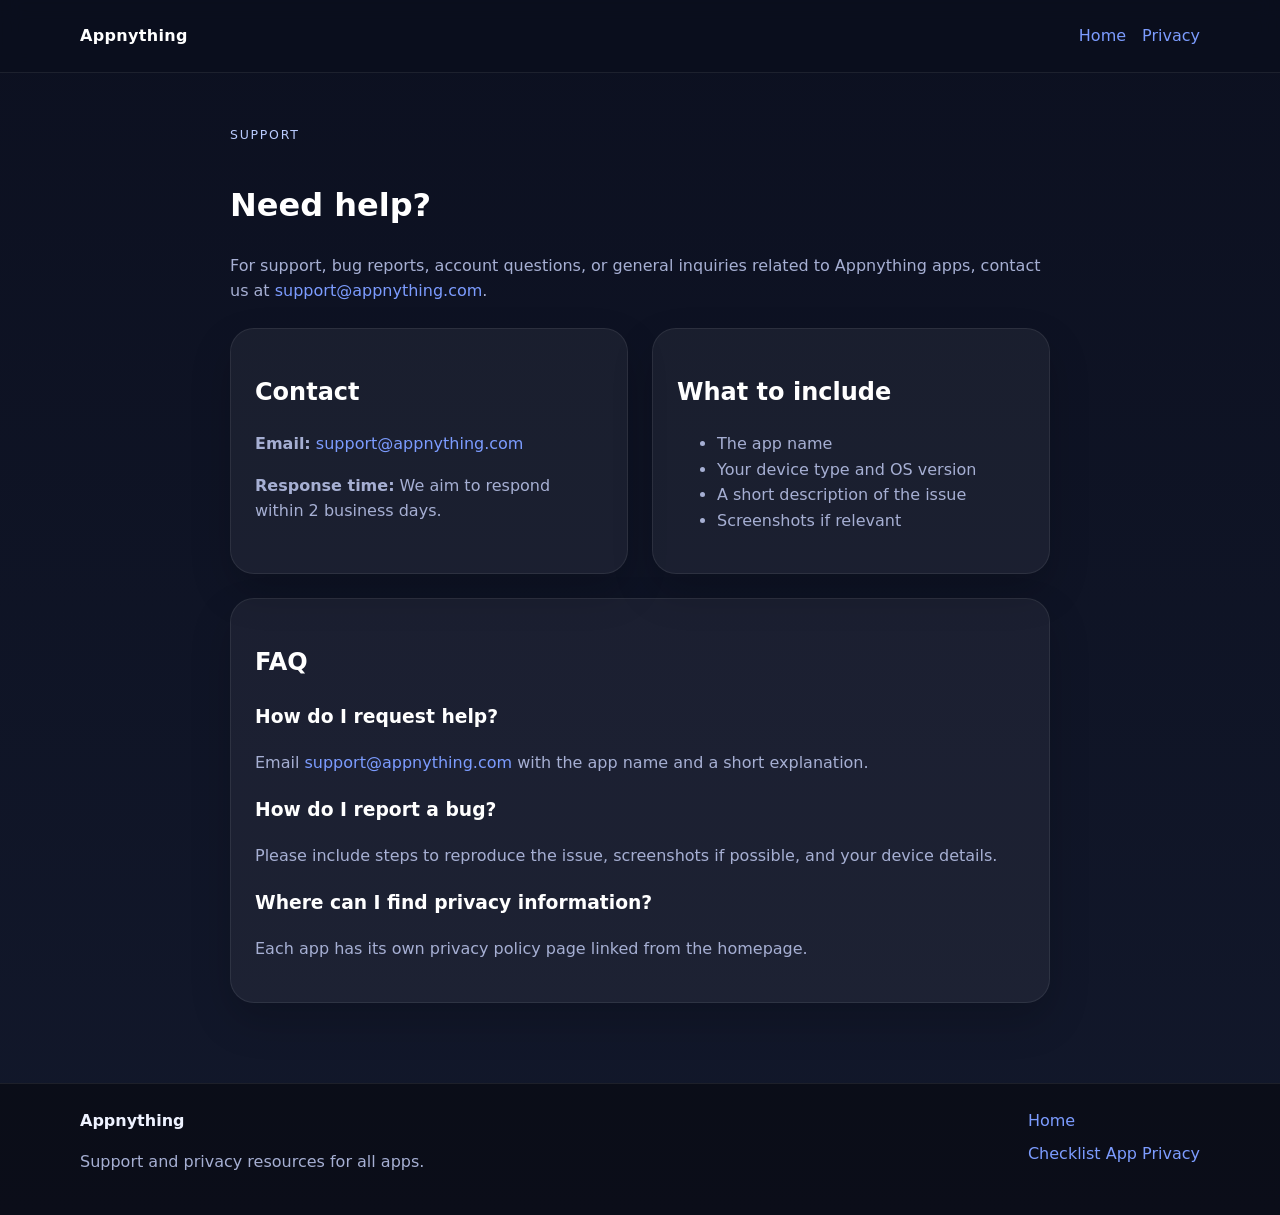
==== support/index.html @ a30a909e "Add files via upload" ====
<!DOCTYPE html>
<html lang="en">
<head>
  <meta charset="UTF-8" />
  <meta name="viewport" content="width=device-width, initial-scale=1.0" />
  <title>Support | Appnything</title>
  <meta name="description" content="Support information for Appnything apps." />
  <link rel="stylesheet" href="../assets/styles.css" />
</head>
<body>
  <header class="site-header">
    <div class="wrap nav">
      <a class="brand" href="/">Appnything</a>
      <nav>
        <a href="/">Home</a>
        <a href="/checklist-app/privacy/">Privacy</a>
      </nav>
    </div>
  </header>

  <main class="wrap page narrow">
    <span class="eyebrow">Support</span>
    <h1>Need help?</h1>
    <p>
      For support, bug reports, account questions, or general inquiries related to Appnything apps,
      contact us at <a href="mailto:support@appnything.com">support@appnything.com</a>.
    </p>

    <div class="grid two gap-lg top-space">
      <section class="card">
        <h2>Contact</h2>
        <p><strong>Email:</strong> <a href="mailto:support@appnything.com">support@appnything.com</a></p>
        <p><strong>Response time:</strong> We aim to respond within 2 business days.</p>
      </section>

      <section class="card">
        <h2>What to include</h2>
        <ul>
          <li>The app name</li>
          <li>Your device type and OS version</li>
          <li>A short description of the issue</li>
          <li>Screenshots if relevant</li>
        </ul>
      </section>
    </div>

    <section class="card top-space">
      <h2>FAQ</h2>
      <h3>How do I request help?</h3>
      <p>Email <a href="mailto:support@appnything.com">support@appnything.com</a> with the app name and a short explanation.</p>

      <h3>How do I report a bug?</h3>
      <p>Please include steps to reproduce the issue, screenshots if possible, and your device details.</p>

      <h3>Where can I find privacy information?</h3>
      <p>Each app has its own privacy policy page linked from the homepage.</p>
    </section>
  </main>

  <footer class="site-footer">
    <div class="wrap footer-grid">
      <div>
        <strong>Appnything</strong>
        <p class="footer-text">Support and privacy resources for all apps.</p>
      </div>
      <div class="footer-links">
        <a href="/">Home</a>
        <a href="/checklist-app/privacy/">Checklist App Privacy</a>
      </div>
    </div>
  </footer>
</body>
</html>
---- assets/styles.css ----
:root {
  --bg: #0f1220;
  --surface: #171b2e;
  --surface-2: #ffffff;
  --text: #eef2ff;
  --text-dark: #1b2440;
  --muted: #a6afd3;
  --accent: #7c9cff;
  --accent-strong: #5c82ff;
  --border: rgba(255,255,255,0.08);
  --shadow: 0 18px 40px rgba(0, 0, 0, 0.18);
}

* { box-sizing: border-box; }
html { scroll-behavior: smooth; }
body {
  margin: 0;
  font-family: Inter, ui-sans-serif, system-ui, -apple-system, BlinkMacSystemFont, "Segoe UI", sans-serif;
  background: linear-gradient(180deg, #0c1020 0%, #12182b 100%);
  color: var(--text);
  line-height: 1.6;
}

a { color: var(--accent); text-decoration: none; }
a:hover { color: #a8bbff; }

.wrap {
  width: min(1120px, calc(100% - 2rem));
  margin: 0 auto;
}

.site-header {
  position: sticky;
  top: 0;
  z-index: 10;
  backdrop-filter: blur(10px);
  background: rgba(10, 14, 28, 0.72);
  border-bottom: 1px solid var(--border);
}

.nav {
  min-height: 72px;
  display: flex;
  align-items: center;
  justify-content: space-between;
  gap: 1rem;
}

.nav nav {
  display: flex;
  gap: 1rem;
  flex-wrap: wrap;
}

.brand {
  font-weight: 800;
  color: #fff;
  letter-spacing: 0.02em;
}

.hero {
  padding: 5rem 0 3rem;
  display: grid;
  grid-template-columns: 1.25fr 0.9fr;
  gap: 1.5rem;
  align-items: center;
}

.hero h1 {
  font-size: clamp(2.2rem, 5vw, 4.2rem);
  line-height: 1.05;
  margin: 0 0 1rem;
}

.hero p,
.footer-text,
.muted,
li,
p {
  color: var(--muted);
}

.eyebrow {
  display: inline-block;
  margin-bottom: 0.85rem;
  font-size: 0.78rem;
  text-transform: uppercase;
  letter-spacing: 0.14em;
  color: #baccff;
}

.section {
  padding: 1rem 0 4rem;
}

.section-heading h2,
.page h1,
.card h2,
.card h3,
.legal h2,
.legal h3 {
  color: #fff;
}

.card {
  background: rgba(255,255,255,0.05);
  border: 1px solid var(--border);
  border-radius: 24px;
  box-shadow: var(--shadow);
  padding: 1.5rem;
}

.hero-card {
  min-height: 100%;
}

.clean-list {
  list-style: none;
  padding: 0;
  margin: 1rem 0 0;
}

.clean-list li {
  padding: 0.75rem 0;
  border-top: 1px solid var(--border);
}

.button {
  display: inline-flex;
  align-items: center;
  justify-content: center;
  min-height: 46px;
  padding: 0 1rem;
  border-radius: 999px;
  border: 1px solid rgba(255,255,255,0.15);
  color: #fff;
}

.button.primary {
  background: linear-gradient(135deg, var(--accent), var(--accent-strong));
  border-color: transparent;
}

.hero-actions {
  display: flex;
  gap: 0.75rem;
  flex-wrap: wrap;
  margin-top: 1.5rem;
}

.grid {
  display: grid;
}

.grid.two {
  grid-template-columns: repeat(2, minmax(0, 1fr));
}

.gap-lg {
  gap: 1.5rem;
}

.app-card {
  display: flex;
  flex-direction: column;
  justify-content: space-between;
  gap: 1rem;
}

.stack-links {
  display: flex;
  flex-direction: column;
  gap: 0.5rem;
}

.muted-card {
  opacity: 0.92;
}

.page {
  padding: 3rem 0 5rem;
}

.narrow {
  max-width: 820px;
}

.legal p,
.legal li {
  color: #d8def7;
}

.legal ul {
  padding-left: 1.2rem;
}

.notice {
  margin-top: 2rem;
  padding: 1rem 1.1rem;
  border-radius: 18px;
  background: rgba(124,156,255,0.12);
  border: 1px solid rgba(124,156,255,0.25);
  color: #dfe7ff;
}

.top-space {
  margin-top: 1.5rem;
}

.site-footer {
  border-top: 1px solid var(--border);
  background: rgba(9, 11, 20, 0.8);
}

.footer-grid {
  display: flex;
  align-items: flex-start;
  justify-content: space-between;
  gap: 1rem;
  padding: 1.5rem 0;
}

.footer-links {
  display: flex;
  flex-direction: column;
  gap: 0.5rem;
}

@media (max-width: 820px) {
  .hero,
  .grid.two,
  .footer-grid {
    grid-template-columns: 1fr;
    display: grid;
  }

  .footer-grid {
    gap: 1.25rem;
  }

  .nav {
    align-items: flex-start;
    padding: 1rem 0;
    flex-direction: column;
  }
}
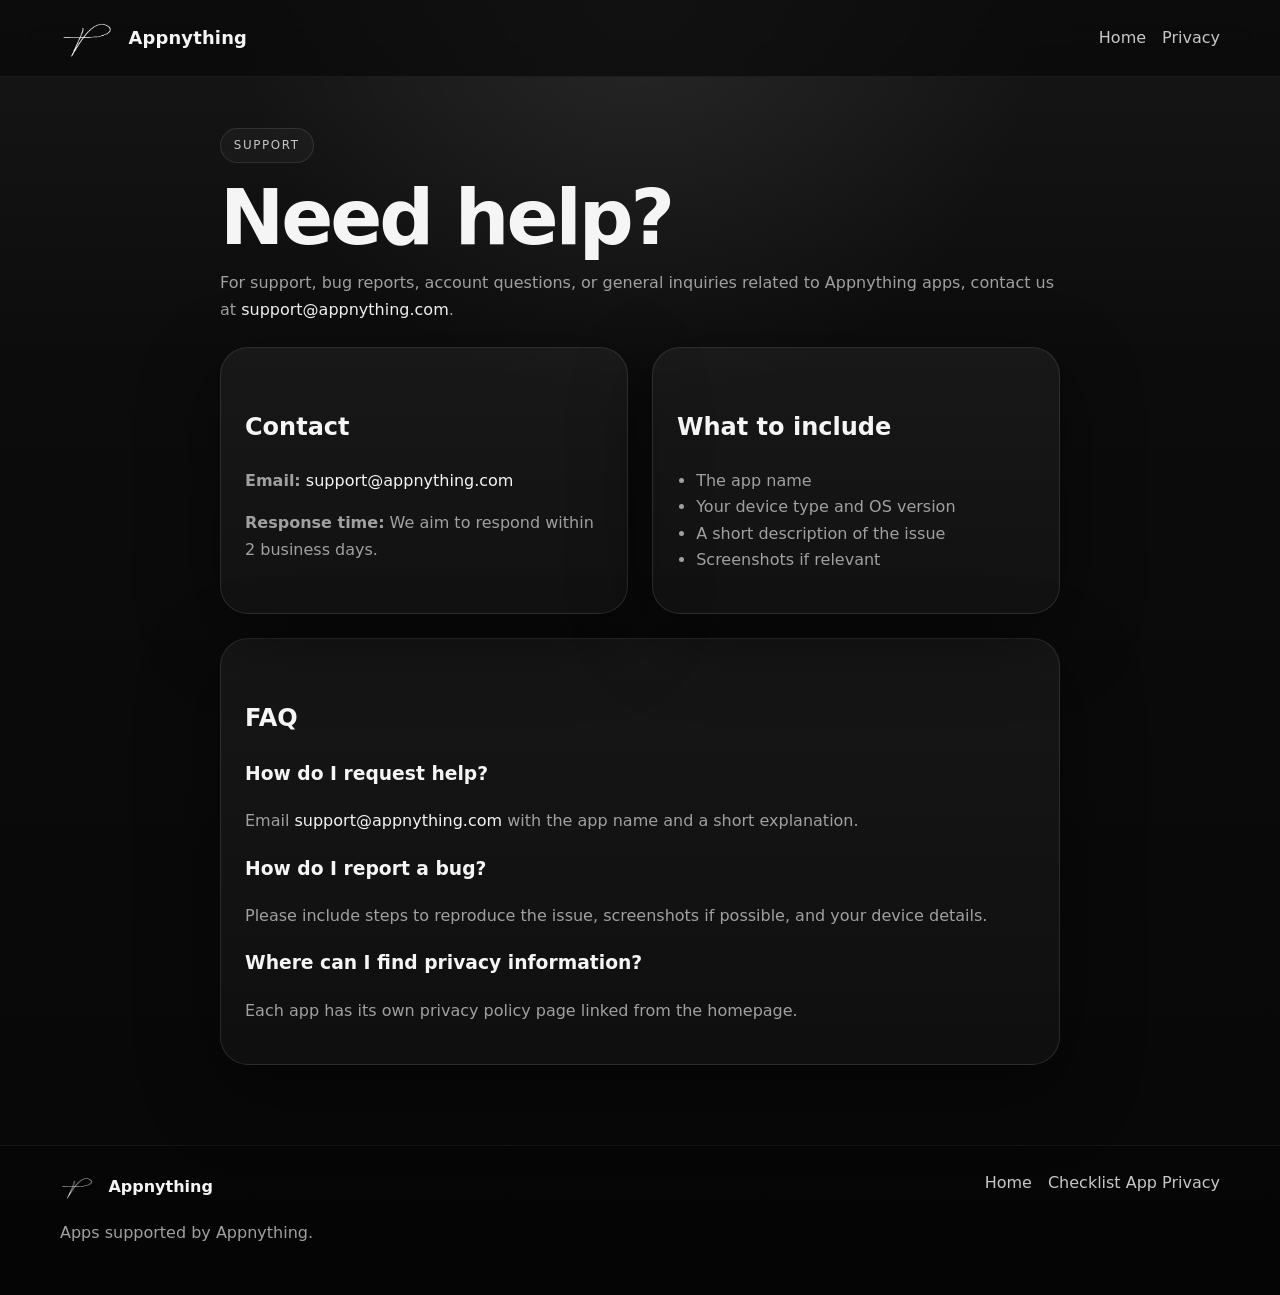
==== commit ac52ae36: "Add files via upload" ====
--- a/support/index.html
+++ b/support/index.html
@@ -4,13 +4,16 @@
   <meta charset="UTF-8" />
   <meta name="viewport" content="width=device-width, initial-scale=1.0" />
   <title>Support | Appnything</title>
-  <meta name="description" content="Support information for Appnything apps." />
+  <meta name="description" content="Support information for apps under Appnything." />
   <link rel="stylesheet" href="../assets/styles.css" />
 </head>
 <body>
   <header class="site-header">
     <div class="wrap nav">
-      <a class="brand" href="/">Appnything</a>
+      <a class="brand" href="/">
+        <img class="brand-mark" src="/assets/appnything-logo-white.png" alt="Appnything logo" />
+        <span class="brand-wordmark">Appnything</span>
+      </a>
       <nav>
         <a href="/">Home</a>
         <a href="/checklist-app/privacy/">Privacy</a>
@@ -26,7 +29,7 @@
       contact us at <a href="mailto:support@appnything.com">support@appnything.com</a>.
     </p>
 
-    <div class="grid two gap-lg top-space">
+    <div class="support-grid top-space">
       <section class="card">
         <h2>Contact</h2>
         <p><strong>Email:</strong> <a href="mailto:support@appnything.com">support@appnything.com</a></p>
@@ -60,8 +63,11 @@
   <footer class="site-footer">
     <div class="wrap footer-grid">
       <div>
-        <strong>Appnything</strong>
-        <p class="footer-text">Support and privacy resources for all apps.</p>
+        <div class="footer-brand">
+          <img class="footer-mark" src="/assets/appnything-logo-white.png" alt="Appnything logo" />
+          <strong>Appnything</strong>
+        </div>
+        <p class="footer-text">Apps supported by Appnything.</p>
       </div>
       <div class="footer-links">
         <a href="/">Home</a>
--- a/assets/styles.css
+++ b/assets/styles.css
@@ -1,14 +1,15 @@
 :root {
-  --bg: #0f1220;
-  --surface: #171b2e;
-  --surface-2: #ffffff;
-  --text: #eef2ff;
-  --text-dark: #1b2440;
-  --muted: #a6afd3;
-  --accent: #7c9cff;
-  --accent-strong: #5c82ff;
-  --border: rgba(255,255,255,0.08);
-  --shadow: 0 18px 40px rgba(0, 0, 0, 0.18);
+  --bg: #090909;
+  --bg-soft: #101010;
+  --surface: rgba(255,255,255,0.04);
+  --surface-strong: rgba(255,255,255,0.06);
+  --text: #f5f5f5;
+  --muted: #a0a0a0;
+  --muted-strong: #c7c7c7;
+  --border: rgba(255,255,255,0.10);
+  --shadow: 0 24px 80px rgba(0,0,0,0.45);
+  --radius: 28px;
+  --max: 1160px;
 }
 
 * { box-sizing: border-box; }
@@ -16,136 +17,206 @@
 body {
   margin: 0;
   font-family: Inter, ui-sans-serif, system-ui, -apple-system, BlinkMacSystemFont, "Segoe UI", sans-serif;
-  background: linear-gradient(180deg, #0c1020 0%, #12182b 100%);
-  color: var(--text);
-  line-height: 1.6;
-}
-
-a { color: var(--accent); text-decoration: none; }
-a:hover { color: #a8bbff; }
+  color: var(--text);
+  background:
+    radial-gradient(circle at top, rgba(255,255,255,0.08), transparent 28%),
+    linear-gradient(180deg, #171717 0%, #0c0c0c 28%, #070707 100%);
+  line-height: 1.65;
+}
+
+a {
+  color: var(--text);
+  text-decoration: none;
+}
+
+a:hover { opacity: 0.82; }
+
+img { max-width: 100%; display: block; }
 
 .wrap {
-  width: min(1120px, calc(100% - 2rem));
+  width: min(var(--max), calc(100% - 2rem));
   margin: 0 auto;
 }
 
 .site-header {
   position: sticky;
   top: 0;
-  z-index: 10;
-  backdrop-filter: blur(10px);
-  background: rgba(10, 14, 28, 0.72);
-  border-bottom: 1px solid var(--border);
+  z-index: 20;
+  backdrop-filter: blur(16px);
+  background: rgba(8,8,8,0.68);
+  border-bottom: 1px solid rgba(255,255,255,0.06);
 }
 
 .nav {
-  min-height: 72px;
+  min-height: 76px;
   display: flex;
   align-items: center;
   justify-content: space-between;
   gap: 1rem;
 }
 
-.nav nav {
+.brand {
+  display: inline-flex;
+  align-items: center;
+  gap: 0.9rem;
+  color: var(--text);
+}
+
+.brand-mark {
+  width: 54px;
+  height: 54px;
+  object-fit: contain;
+}
+
+.brand-wordmark {
+  font-size: 1.12rem;
+  font-weight: 600;
+  letter-spacing: 0.01em;
+}
+
+.nav nav,
+.footer-links {
   display: flex;
   gap: 1rem;
   flex-wrap: wrap;
 }
 
-.brand {
-  font-weight: 800;
-  color: #fff;
-  letter-spacing: 0.02em;
+.nav nav a,
+.footer-links a {
+  color: var(--muted-strong);
 }
 
 .hero {
-  padding: 5rem 0 3rem;
-  display: grid;
-  grid-template-columns: 1.25fr 0.9fr;
+  padding: 5.5rem 0 3rem;
+  display: grid;
+  grid-template-columns: 1.25fr 0.95fr;
   gap: 1.5rem;
-  align-items: center;
-}
-
-.hero h1 {
-  font-size: clamp(2.2rem, 5vw, 4.2rem);
-  line-height: 1.05;
-  margin: 0 0 1rem;
+  align-items: stretch;
+}
+
+.eyebrow {
+  display: inline-flex;
+  align-items: center;
+  gap: 0.4rem;
+  padding: 0.42rem 0.8rem;
+  border-radius: 999px;
+  border: 1px solid rgba(255,255,255,0.1);
+  background: rgba(255,255,255,0.03);
+  color: var(--muted-strong);
+  font-size: 0.74rem;
+  letter-spacing: 0.14em;
+  text-transform: uppercase;
+}
+
+.hero h1,
+.page h1 {
+  margin: 1.1rem 0 1rem;
+  font-size: clamp(2.8rem, 6vw, 5.4rem);
+  line-height: 0.96;
+  letter-spacing: -0.04em;
 }
 
 .hero p,
 .footer-text,
-.muted,
-li,
-p {
+.page p,
+.page li,
+.card p,
+.card li,
+.muted {
   color: var(--muted);
 }
 
-.eyebrow {
-  display: inline-block;
-  margin-bottom: 0.85rem;
-  font-size: 0.78rem;
-  text-transform: uppercase;
-  letter-spacing: 0.14em;
-  color: #baccff;
-}
-
-.section {
-  padding: 1rem 0 4rem;
-}
-
-.section-heading h2,
-.page h1,
+.hero-copy p {
+  max-width: 620px;
+  font-size: 1.05rem;
+}
+
+.hero-actions {
+  display: flex;
+  gap: 0.8rem;
+  flex-wrap: wrap;
+  margin-top: 1.7rem;
+}
+
+.button {
+  display: inline-flex;
+  align-items: center;
+  justify-content: center;
+  min-height: 50px;
+  padding: 0 1rem;
+  border-radius: 999px;
+  border: 1px solid rgba(255,255,255,0.12);
+  background: rgba(255,255,255,0.02);
+  color: var(--text);
+  transition: transform 0.18s ease, background 0.18s ease, border-color 0.18s ease;
+}
+
+.button:hover {
+  transform: translateY(-1px);
+  background: rgba(255,255,255,0.05);
+}
+
+.button.primary {
+  background: linear-gradient(180deg, rgba(255,255,255,0.18), rgba(255,255,255,0.07));
+  border-color: rgba(255,255,255,0.18);
+}
+
+.card {
+  background: linear-gradient(180deg, rgba(255,255,255,0.05), rgba(255,255,255,0.03));
+  border: 1px solid var(--border);
+  border-radius: var(--radius);
+  box-shadow: var(--shadow);
+  padding: 1.5rem;
+}
+
+.hero-card {
+  min-height: 100%;
+  display: flex;
+  flex-direction: column;
+  justify-content: space-between;
+}
+
+.hero-panel {
+  display: grid;
+  gap: 1rem;
+}
+
+.hero-panel-item {
+  padding: 1rem 1.05rem;
+  border-radius: 22px;
+  background: rgba(255,255,255,0.03);
+  border: 1px solid rgba(255,255,255,0.06);
+}
+
+.hero-panel-item strong,
 .card h2,
 .card h3,
-.legal h2,
-.legal h3 {
-  color: #fff;
-}
-
-.card {
-  background: rgba(255,255,255,0.05);
-  border: 1px solid var(--border);
-  border-radius: 24px;
-  box-shadow: var(--shadow);
-  padding: 1.5rem;
-}
-
-.hero-card {
-  min-height: 100%;
-}
-
-.clean-list {
-  list-style: none;
-  padding: 0;
-  margin: 1rem 0 0;
-}
-
-.clean-list li {
-  padding: 0.75rem 0;
-  border-top: 1px solid var(--border);
-}
-
-.button {
-  display: inline-flex;
-  align-items: center;
-  justify-content: center;
-  min-height: 46px;
-  padding: 0 1rem;
-  border-radius: 999px;
-  border: 1px solid rgba(255,255,255,0.15);
-  color: #fff;
-}
-
-.button.primary {
-  background: linear-gradient(135deg, var(--accent), var(--accent-strong));
-  border-color: transparent;
-}
-
-.hero-actions {
-  display: flex;
-  gap: 0.75rem;
-  flex-wrap: wrap;
-  margin-top: 1.5rem;
+.section-heading h2,
+.page h2,
+.page h3,
+.footer-brand strong {
+  color: var(--text);
+}
+
+.hero-panel-item p,
+.hero-panel-item span {
+  display: block;
+  margin-top: 0.35rem;
+  color: var(--muted);
+}
+
+.section {
+  padding: 1.5rem 0 4.5rem;
+}
+
+.section-heading {
+  margin-bottom: 1rem;
+}
+
+.section-heading h2 {
+  margin: 0.9rem 0 0;
+  font-size: clamp(1.8rem, 3vw, 2.4rem);
+  letter-spacing: -0.03em;
 }
 
 .grid {
@@ -154,53 +225,99 @@
 
 .grid.two {
   grid-template-columns: repeat(2, minmax(0, 1fr));
-}
-
-.gap-lg {
   gap: 1.5rem;
 }
 
 .app-card {
   display: flex;
   flex-direction: column;
+  gap: 1.2rem;
+}
+
+.app-top {
+  display: flex;
+  align-items: center;
+  gap: 1rem;
+}
+
+.app-icon {
+  width: 64px;
+  height: 64px;
+  border-radius: 18px;
+  object-fit: cover;
+  border: 1px solid rgba(255,255,255,0.08);
+  box-shadow: 0 14px 32px rgba(0,0,0,0.35);
+}
+
+.app-icon.placeholder {
+  display: grid;
+  place-items: center;
+  background: rgba(255,255,255,0.03);
+  color: var(--muted-strong);
+  font-size: 1.4rem;
+  font-weight: 700;
+}
+
+.stack-links {
+  display: flex;
+  flex-direction: column;
+  gap: 0.7rem;
+}
+
+.inline-link {
+  display: inline-flex;
+  align-items: center;
   justify-content: space-between;
-  gap: 1rem;
-}
-
-.stack-links {
-  display: flex;
-  flex-direction: column;
-  gap: 0.5rem;
-}
-
-.muted-card {
-  opacity: 0.92;
+  gap: 0.8rem;
+  min-height: 48px;
+  padding: 0.8rem 1rem;
+  border-radius: 16px;
+  background: rgba(255,255,255,0.03);
+  border: 1px solid rgba(255,255,255,0.06);
+  color: var(--muted-strong);
+}
+
+.inline-link:hover {
+  background: rgba(255,255,255,0.05);
+}
+
+.status-pill {
+  display: inline-flex;
+  align-items: center;
+  min-height: 28px;
+  padding: 0 0.7rem;
+  border-radius: 999px;
+  background: rgba(255,255,255,0.06);
+  border: 1px solid rgba(255,255,255,0.08);
+  color: var(--muted-strong);
+  font-size: 0.76rem;
+  letter-spacing: 0.08em;
+  text-transform: uppercase;
 }
 
 .page {
-  padding: 3rem 0 5rem;
+  padding: 3.2rem 0 5rem;
 }
 
 .narrow {
-  max-width: 820px;
-}
-
-.legal p,
-.legal li {
-  color: #d8def7;
-}
-
-.legal ul {
+  max-width: 840px;
+}
+
+.page h2 {
+  margin-top: 2.25rem;
+}
+
+.page ul {
   padding-left: 1.2rem;
 }
 
 .notice {
   margin-top: 2rem;
   padding: 1rem 1.1rem;
-  border-radius: 18px;
-  background: rgba(124,156,255,0.12);
-  border: 1px solid rgba(124,156,255,0.25);
-  color: #dfe7ff;
+  border-radius: 20px;
+  background: rgba(255,255,255,0.04);
+  border: 1px solid rgba(255,255,255,0.08);
+  color: var(--muted-strong);
 }
 
 .top-space {
@@ -208,8 +325,8 @@
 }
 
 .site-footer {
-  border-top: 1px solid var(--border);
-  background: rgba(9, 11, 20, 0.8);
+  border-top: 1px solid rgba(255,255,255,0.06);
+  background: rgba(6,6,6,0.8);
 }
 
 .footer-grid {
@@ -217,30 +334,64 @@
   align-items: flex-start;
   justify-content: space-between;
   gap: 1rem;
-  padding: 1.5rem 0;
-}
-
-.footer-links {
-  display: flex;
-  flex-direction: column;
-  gap: 0.5rem;
-}
-
-@media (max-width: 820px) {
+  padding: 1.5rem 0 2rem;
+}
+
+.footer-brand {
+  display: flex;
+  align-items: center;
+  gap: 0.9rem;
+}
+
+.footer-mark {
+  width: 34px;
+  height: 34px;
+  object-fit: contain;
+}
+
+.kicker {
+  font-size: 0.92rem;
+  color: var(--muted);
+}
+
+.support-grid {
+  display: grid;
+  grid-template-columns: repeat(2, minmax(0, 1fr));
+  gap: 1.5rem;
+}
+
+@media (max-width: 860px) {
   .hero,
   .grid.two,
+  .support-grid {
+    grid-template-columns: 1fr;
+  }
+
+  .hero { padding-top: 4rem; }
+
+  .nav,
   .footer-grid {
-    grid-template-columns: 1fr;
-    display: grid;
-  }
-
-  .footer-grid {
-    gap: 1.25rem;
-  }
-
-  .nav {
+    flex-direction: column;
     align-items: flex-start;
-    padding: 1rem 0;
-    flex-direction: column;
-  }
-}
+  }
+}
+
+@media (max-width: 560px) {
+  .brand-wordmark {
+    font-size: 1rem;
+  }
+
+  .brand-mark {
+    width: 48px;
+    height: 48px;
+  }
+
+  .button {
+    width: 100%;
+  }
+
+  .hero h1,
+  .page h1 {
+    font-size: clamp(2.2rem, 11vw, 3.4rem);
+  }
+}
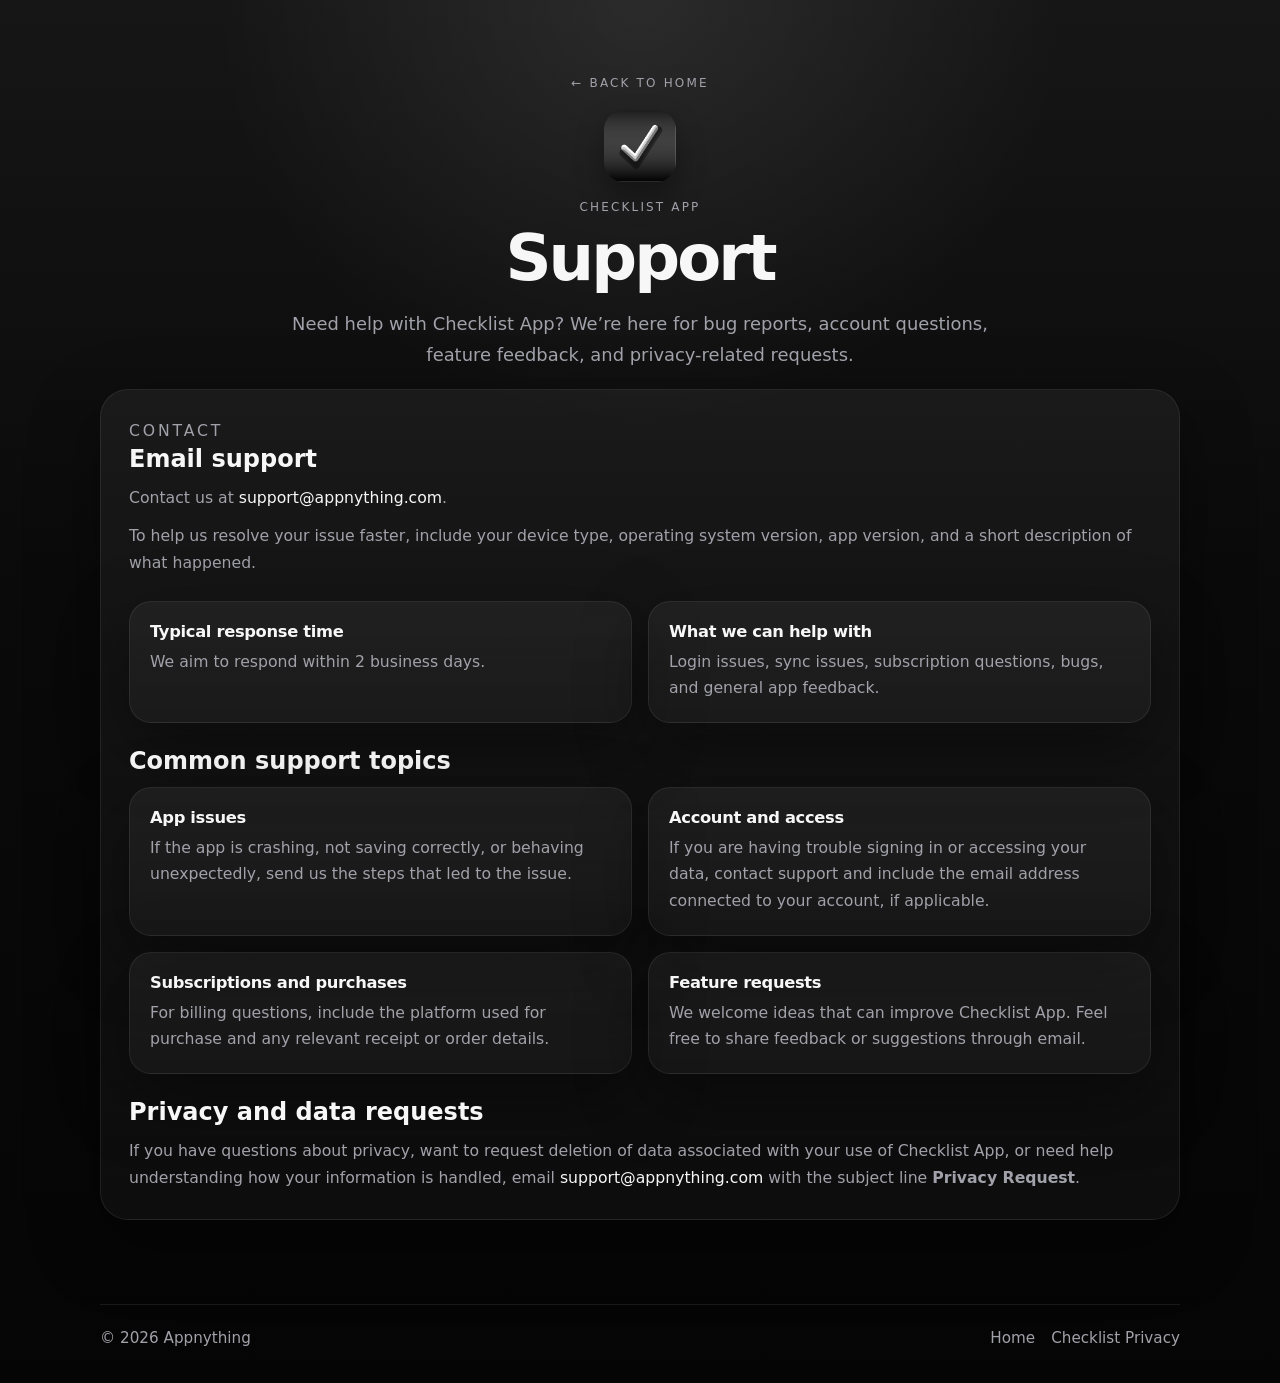
==== commit 5472f0c1: "Add files via upload" ====
--- a/support/index.html
+++ b/support/index.html
@@ -3,77 +3,105 @@
 <head>
   <meta charset="UTF-8" />
   <meta name="viewport" content="width=device-width, initial-scale=1.0" />
-  <title>Support | Appnything</title>
-  <meta name="description" content="Support information for apps under Appnything." />
+  <title>Checklist App Support | Appnything</title>
+  <meta
+    name="description"
+    content="Official support page for Checklist App by Appnything."
+  />
+  <link rel="icon" href="/favicon.ico" sizes="any" />
   <link rel="stylesheet" href="../assets/styles.css" />
 </head>
 <body>
-  <header class="site-header">
-    <div class="wrap nav">
-      <a class="brand" href="/">
-        <img class="brand-mark" src="/assets/appnything-logo-white.png" alt="Appnything logo" />
-        <span class="brand-wordmark">Appnything</span>
-      </a>
-      <nav>
-        <a href="/">Home</a>
-        <a href="/checklist-app/privacy/">Privacy</a>
-      </nav>
-    </div>
-  </header>
+  <div class="site-shell">
+    <header class="hero hero-subpage">
+      <div class="hero-inner narrow">
+        <a href="/" class="back-link">← Back to home</a>
+        <img
+          src="../assets/checklist-logo.png"
+          alt="Checklist App icon"
+          class="app-icon"
+          style="margin: 0 auto 18px; width: 72px; height: 72px; border-radius: 20px;"
+        />
+        <p class="eyebrow">Checklist App</p>
+        <h1>Support</h1>
+        <p class="hero-copy">
+          Need help with Checklist App? We’re here for bug reports, account questions,
+          feature feedback, and privacy-related requests.
+        </p>
+      </div>
+    </header>
 
-  <main class="wrap page narrow">
-    <span class="eyebrow">Support</span>
-    <h1>Need help?</h1>
-    <p>
-      For support, bug reports, account questions, or general inquiries related to Appnything apps,
-      contact us at <a href="mailto:support@appnything.com">support@appnything.com</a>.
-    </p>
+    <main class="content content-tight">
+      <section class="section narrow">
+        <article class="info-card stack-gap">
+          <div>
+            <p class="section-label">Contact</p>
+            <h2 style="margin: 0 0 12px;">Email support</h2>
+            <p class="body-copy">
+              Contact us at
+              <a href="mailto:support@appnything.com">support@appnything.com</a>.
+            </p>
+            <p class="body-copy" style="margin-top: 12px;">
+              To help us resolve your issue faster, include your device type, operating system version,
+              app version, and a short description of what happened.
+            </p>
+          </div>
 
-    <div class="support-grid top-space">
-      <section class="card">
-        <h2>Contact</h2>
-        <p><strong>Email:</strong> <a href="mailto:support@appnything.com">support@appnything.com</a></p>
-        <p><strong>Response time:</strong> We aim to respond within 2 business days.</p>
+          <div class="grid-two">
+            <div class="mini-card">
+              <h3>Typical response time</h3>
+              <p>We aim to respond within 2 business days.</p>
+            </div>
+            <div class="mini-card">
+              <h3>What we can help with</h3>
+              <p>Login issues, sync issues, subscription questions, bugs, and general app feedback.</p>
+            </div>
+          </div>
+
+          <div>
+            <h2 style="margin: 0 0 12px;">Common support topics</h2>
+            <div class="grid-two">
+              <div class="mini-card">
+                <h3>App issues</h3>
+                <p>If the app is crashing, not saving correctly, or behaving unexpectedly, send us the steps that led to the issue.</p>
+              </div>
+              <div class="mini-card">
+                <h3>Account and access</h3>
+                <p>If you are having trouble signing in or accessing your data, contact support and include the email address connected to your account, if applicable.</p>
+              </div>
+              <div class="mini-card">
+                <h3>Subscriptions and purchases</h3>
+                <p>For billing questions, include the platform used for purchase and any relevant receipt or order details.</p>
+              </div>
+              <div class="mini-card">
+                <h3>Feature requests</h3>
+                <p>We welcome ideas that can improve Checklist App. Feel free to share feedback or suggestions through email.</p>
+              </div>
+            </div>
+          </div>
+
+          <div>
+            <h2 style="margin: 0 0 12px;">Privacy and data requests</h2>
+            <p class="body-copy">
+              If you have questions about privacy, want to request deletion of data associated with your use
+              of Checklist App, or need help understanding how your information is handled, email
+              <a href="mailto:support@appnything.com">support@appnything.com</a> with the subject line
+              <strong>Privacy Request</strong>.
+            </p>
+          </div>
+        </article>
       </section>
+    </main>
 
-      <section class="card">
-        <h2>What to include</h2>
-        <ul>
-          <li>The app name</li>
-          <li>Your device type and OS version</li>
-          <li>A short description of the issue</li>
-          <li>Screenshots if relevant</li>
-        </ul>
-      </section>
-    </div>
-
-    <section class="card top-space">
-      <h2>FAQ</h2>
-      <h3>How do I request help?</h3>
-      <p>Email <a href="mailto:support@appnything.com">support@appnything.com</a> with the app name and a short explanation.</p>
-
-      <h3>How do I report a bug?</h3>
-      <p>Please include steps to reproduce the issue, screenshots if possible, and your device details.</p>
-
-      <h3>Where can I find privacy information?</h3>
-      <p>Each app has its own privacy policy page linked from the homepage.</p>
-    </section>
-  </main>
-
-  <footer class="site-footer">
-    <div class="wrap footer-grid">
-      <div>
-        <div class="footer-brand">
-          <img class="footer-mark" src="/assets/appnything-logo-white.png" alt="Appnything logo" />
-          <strong>Appnything</strong>
-        </div>
-        <p class="footer-text">Apps supported by Appnything.</p>
+    <footer class="footer">
+      <div class="footer-inner narrow">
+        <p>© 2026 Appnything</p>
+        <nav class="footer-nav">
+          <a href="/">Home</a>
+          <a href="/checklist-app/privacy/">Checklist Privacy</a>
+        </nav>
       </div>
-      <div class="footer-links">
-        <a href="/">Home</a>
-        <a href="/checklist-app/privacy/">Checklist App Privacy</a>
-      </div>
-    </div>
-  </footer>
+    </footer>
+  </div>
 </body>
 </html>
--- a/assets/styles.css
+++ b/assets/styles.css
@@ -1,15 +1,15 @@
 :root {
-  --bg: #090909;
+  --bg: #060606;
   --bg-soft: #101010;
-  --surface: rgba(255,255,255,0.04);
-  --surface-strong: rgba(255,255,255,0.06);
-  --text: #f5f5f5;
-  --muted: #a0a0a0;
-  --muted-strong: #c7c7c7;
-  --border: rgba(255,255,255,0.10);
-  --shadow: 0 24px 80px rgba(0,0,0,0.45);
-  --radius: 28px;
-  --max: 1160px;
+  --bg-soft-2: #141414;
+  --card: rgba(255, 255, 255, 0.045);
+  --card-strong: rgba(255, 255, 255, 0.065);
+  --card-hover: rgba(255, 255, 255, 0.075);
+  --text: #f7f7f7;
+  --muted: #a1a1aa;
+  --border: rgba(255, 255, 255, 0.08);
+  --border-strong: rgba(255, 255, 255, 0.16);
+  --shadow: 0 24px 70px rgba(0, 0, 0, 0.42);
 }
 
 * { box-sizing: border-box; }
@@ -19,379 +19,233 @@
   font-family: Inter, ui-sans-serif, system-ui, -apple-system, BlinkMacSystemFont, "Segoe UI", sans-serif;
   color: var(--text);
   background:
-    radial-gradient(circle at top, rgba(255,255,255,0.08), transparent 28%),
-    linear-gradient(180deg, #171717 0%, #0c0c0c 28%, #070707 100%);
-  line-height: 1.65;
-}
-
+    radial-gradient(circle at top center, rgba(255,255,255,0.09), transparent 28%),
+    linear-gradient(180deg, #161616 0%, #0a0a0a 42%, #050505 100%);
+}
+img { max-width: 100%; }
 a {
   color: var(--text);
   text-decoration: none;
-}
-
-a:hover { opacity: 0.82; }
-
-img { max-width: 100%; display: block; }
-
-.wrap {
-  width: min(var(--max), calc(100% - 2rem));
+  transition: opacity 0.18s ease, color 0.18s ease, border-color 0.18s ease, background 0.18s ease, transform 0.18s ease;
+}
+a:hover { opacity: 0.9; }
+.site-shell { min-height: 100vh; }
+.hero { padding: 72px 20px 26px; }
+.hero-home { padding-bottom: 34px; }
+.hero-subpage { padding-bottom: 18px; }
+.hero-inner {
+  max-width: 1040px;
   margin: 0 auto;
-}
-
-.site-header {
-  position: sticky;
-  top: 0;
-  z-index: 20;
-  backdrop-filter: blur(16px);
-  background: rgba(8,8,8,0.68);
-  border-bottom: 1px solid rgba(255,255,255,0.06);
-}
-
-.nav {
-  min-height: 76px;
-  display: flex;
-  align-items: center;
+  text-align: center;
+}
+.hero-inner-left { text-align: left; }
+.narrow { max-width: 860px; }
+.brand-logo {
+  display: block;
+  width: min(220px, 58vw);
+  height: auto;
+  margin: 0 auto 20px;
+}
+.eyebrow,
+.section-label,
+.back-link {
+  color: var(--muted);
+  letter-spacing: 0.18em;
+  text-transform: uppercase;
+  font-size: 12px;
+}
+.eyebrow { margin: 0 0 12px; }
+.back-link {
+  display: inline-block;
+  margin-bottom: 20px;
+}
+.back-link:hover { color: var(--text); opacity: 1; }
+.hero h1 {
+  margin: 0;
+  font-size: clamp(2.3rem, 5vw, 4.5rem);
+  line-height: 1.02;
+  letter-spacing: -0.045em;
+}
+.hero-copy {
+  max-width: 720px;
+  margin: 18px auto 0;
+  color: var(--muted);
+  font-size: clamp(1rem, 2vw, 1.12rem);
+  line-height: 1.72;
+}
+.hero-inner-left .hero-copy,
+.hero-inner-left .eyebrow { margin-left: 0; }
+.content { padding: 10px 20px 84px; }
+.content-tight { padding-top: 0; }
+.section {
+  max-width: 1080px;
+  margin: 0 auto;
+}
+.section-heading { margin-bottom: 24px; }
+.section-label { margin: 0 0 8px; }
+.section-heading h2 {
+  margin: 0;
+  font-size: clamp(1.65rem, 3vw, 2.35rem);
+  letter-spacing: -0.03em;
+}
+.apps-grid {
+  display: grid;
+  grid-template-columns: repeat(2, minmax(0, 1fr));
+  gap: 20px;
+}
+.app-card,
+.info-card,
+.mini-card {
+  border: 1px solid var(--border);
+  background: linear-gradient(180deg, rgba(255,255,255,0.05), rgba(255,255,255,0.03));
+  box-shadow: var(--shadow);
+}
+.app-card {
+  display: flex;
+  flex-direction: column;
   justify-content: space-between;
-  gap: 1rem;
-}
-
-.brand {
-  display: inline-flex;
-  align-items: center;
-  gap: 0.9rem;
-  color: var(--text);
-}
-
-.brand-mark {
-  width: 54px;
-  height: 54px;
-  object-fit: contain;
-}
-
-.brand-wordmark {
-  font-size: 1.12rem;
-  font-weight: 600;
-  letter-spacing: 0.01em;
-}
-
-.nav nav,
-.footer-links {
-  display: flex;
-  gap: 1rem;
+  min-height: 242px;
+  padding: 24px;
+  border-radius: 28px;
+  backdrop-filter: blur(10px);
+}
+.app-card:hover {
+  transform: translateY(-4px);
+  border-color: var(--border-strong);
+  background: var(--card-hover);
+}
+.app-card-top {
+  display: flex;
+  align-items: flex-start;
+  gap: 16px;
+}
+.app-icon {
+  width: 64px;
+  height: 64px;
+  flex: 0 0 64px;
+  object-fit: cover;
+  display: block;
+  border-radius: 18px;
+  overflow: hidden;
+  box-shadow: 0 14px 28px rgba(0,0,0,0.34);
+}
+.app-meta h3 {
+  margin: 3px 0 8px;
+  font-size: 1.28rem;
+  letter-spacing: -0.02em;
+}
+.app-meta p,
+.body-copy,
+.info-card p,
+.mini-card p {
+  margin: 0;
+  color: var(--muted);
+  line-height: 1.7;
+  font-size: 0.98rem;
+}
+.app-links {
+  display: flex;
   flex-wrap: wrap;
-}
-
-.nav nav a,
-.footer-links a {
-  color: var(--muted-strong);
-}
-
-.hero {
-  padding: 5.5rem 0 3rem;
-  display: grid;
-  grid-template-columns: 1.25fr 0.95fr;
-  gap: 1.5rem;
-  align-items: stretch;
-}
-
-.eyebrow {
-  display: inline-flex;
-  align-items: center;
-  gap: 0.4rem;
-  padding: 0.42rem 0.8rem;
-  border-radius: 999px;
-  border: 1px solid rgba(255,255,255,0.1);
-  background: rgba(255,255,255,0.03);
-  color: var(--muted-strong);
-  font-size: 0.74rem;
-  letter-spacing: 0.14em;
-  text-transform: uppercase;
-}
-
-.hero h1,
-.page h1 {
-  margin: 1.1rem 0 1rem;
-  font-size: clamp(2.8rem, 6vw, 5.4rem);
-  line-height: 0.96;
-  letter-spacing: -0.04em;
-}
-
-.hero p,
-.footer-text,
-.page p,
-.page li,
-.card p,
-.card li,
-.muted {
-  color: var(--muted);
-}
-
-.hero-copy p {
-  max-width: 620px;
-  font-size: 1.05rem;
-}
-
-.hero-actions {
-  display: flex;
-  gap: 0.8rem;
-  flex-wrap: wrap;
-  margin-top: 1.7rem;
-}
-
-.button {
+  gap: 12px;
+  margin-top: 28px;
+}
+.app-links a,
+.coming-soon-badge {
   display: inline-flex;
   align-items: center;
   justify-content: center;
-  min-height: 50px;
-  padding: 0 1rem;
+  min-height: 42px;
+  padding: 0 16px;
   border-radius: 999px;
-  border: 1px solid rgba(255,255,255,0.12);
-  background: rgba(255,255,255,0.02);
-  color: var(--text);
-  transition: transform 0.18s ease, background 0.18s ease, border-color 0.18s ease;
-}
-
-.button:hover {
+  border: 1px solid var(--border);
+  background: rgba(255,255,255,0.04);
+  font-size: 0.95rem;
+}
+.app-links a:hover {
+  opacity: 1;
   transform: translateY(-1px);
-  background: rgba(255,255,255,0.05);
-}
-
-.button.primary {
-  background: linear-gradient(180deg, rgba(255,255,255,0.18), rgba(255,255,255,0.07));
-  border-color: rgba(255,255,255,0.18);
-}
-
-.card {
-  background: linear-gradient(180deg, rgba(255,255,255,0.05), rgba(255,255,255,0.03));
-  border: 1px solid var(--border);
-  border-radius: var(--radius);
-  box-shadow: var(--shadow);
-  padding: 1.5rem;
-}
-
-.hero-card {
-  min-height: 100%;
-  display: flex;
-  flex-direction: column;
-  justify-content: space-between;
-}
-
-.hero-panel {
-  display: grid;
-  gap: 1rem;
-}
-
-.hero-panel-item {
-  padding: 1rem 1.05rem;
-  border-radius: 22px;
-  background: rgba(255,255,255,0.03);
-  border: 1px solid rgba(255,255,255,0.06);
-}
-
-.hero-panel-item strong,
-.card h2,
-.card h3,
-.section-heading h2,
-.page h2,
-.page h3,
-.footer-brand strong {
-  color: var(--text);
-}
-
-.hero-panel-item p,
-.hero-panel-item span {
-  display: block;
-  margin-top: 0.35rem;
-  color: var(--muted);
-}
-
-.section {
-  padding: 1.5rem 0 4.5rem;
-}
-
-.section-heading {
-  margin-bottom: 1rem;
-}
-
-.section-heading h2 {
-  margin: 0.9rem 0 0;
-  font-size: clamp(1.8rem, 3vw, 2.4rem);
-  letter-spacing: -0.03em;
-}
-
-.grid {
-  display: grid;
-}
-
-.grid.two {
-  grid-template-columns: repeat(2, minmax(0, 1fr));
-  gap: 1.5rem;
-}
-
-.app-card {
-  display: flex;
-  flex-direction: column;
-  gap: 1.2rem;
-}
-
-.app-top {
-  display: flex;
-  align-items: center;
-  gap: 1rem;
-}
-
-.app-icon {
+  border-color: var(--border-strong);
+  background: rgba(255,255,255,0.07);
+}
+.coming-soon-icon {
   width: 64px;
   height: 64px;
-  border-radius: 18px;
-  object-fit: cover;
-  border: 1px solid rgba(255,255,255,0.08);
-  box-shadow: 0 14px 32px rgba(0,0,0,0.35);
-}
-
-.app-icon.placeholder {
+  flex: 0 0 64px;
   display: grid;
   place-items: center;
-  background: rgba(255,255,255,0.03);
-  color: var(--muted-strong);
-  font-size: 1.4rem;
-  font-weight: 700;
-}
-
-.stack-links {
-  display: flex;
-  flex-direction: column;
-  gap: 0.7rem;
-}
-
-.inline-link {
-  display: inline-flex;
+  border-radius: 18px;
+  border: 1px solid var(--border);
+  background: rgba(255,255,255,0.035);
+  color: var(--muted);
+  font-size: 2rem;
+}
+.coming-soon-badge {
+  align-self: flex-start;
+  margin-top: 28px;
+  color: var(--muted);
+}
+.info-card {
+  border-radius: 28px;
+  padding: 28px;
+}
+.stack-gap > * + * { margin-top: 24px; }
+.grid-two {
+  display: grid;
+  grid-template-columns: repeat(2, minmax(0, 1fr));
+  gap: 16px;
+}
+.mini-card {
+  border-radius: 22px;
+  padding: 20px;
+}
+.mini-card h3 {
+  margin: 0 0 8px;
+  font-size: 1.02rem;
+  letter-spacing: -0.02em;
+}
+.legal-card h2 {
+  margin: 28px 0 10px;
+  font-size: 1.1rem;
+  letter-spacing: -0.02em;
+}
+.legal-card p + p { margin-top: 14px; }
+.footer { padding: 0 20px 36px; }
+.footer-inner {
+  max-width: 1080px;
+  margin: 0 auto;
+  padding-top: 24px;
+  border-top: 1px solid var(--border);
+  display: flex;
   align-items: center;
   justify-content: space-between;
-  gap: 0.8rem;
-  min-height: 48px;
-  padding: 0.8rem 1rem;
-  border-radius: 16px;
-  background: rgba(255,255,255,0.03);
-  border: 1px solid rgba(255,255,255,0.06);
-  color: var(--muted-strong);
-}
+  gap: 16px;
+}
+.footer-inner p {
+  margin: 0;
+  color: var(--muted);
+  font-size: 0.95rem;
+}
+.footer-nav {
+  display: flex;
+  flex-wrap: wrap;
+  gap: 16px;
+}
+.footer-nav a {
+  color: var(--muted);
+  font-size: 0.95rem;
+}
+.footer-nav a:hover { color: var(--text); opacity: 1; }
 
-.inline-link:hover {
-  background: rgba(255,255,255,0.05);
-}
-
-.status-pill {
-  display: inline-flex;
-  align-items: center;
-  min-height: 28px;
-  padding: 0 0.7rem;
-  border-radius: 999px;
-  background: rgba(255,255,255,0.06);
-  border: 1px solid rgba(255,255,255,0.08);
-  color: var(--muted-strong);
-  font-size: 0.76rem;
-  letter-spacing: 0.08em;
-  text-transform: uppercase;
-}
-
-.page {
-  padding: 3.2rem 0 5rem;
-}
-
-.narrow {
-  max-width: 840px;
-}
-
-.page h2 {
-  margin-top: 2.25rem;
-}
-
-.page ul {
-  padding-left: 1.2rem;
-}
-
-.notice {
-  margin-top: 2rem;
-  padding: 1rem 1.1rem;
-  border-radius: 20px;
-  background: rgba(255,255,255,0.04);
-  border: 1px solid rgba(255,255,255,0.08);
-  color: var(--muted-strong);
-}
-
-.top-space {
-  margin-top: 1.5rem;
-}
-
-.site-footer {
-  border-top: 1px solid rgba(255,255,255,0.06);
-  background: rgba(6,6,6,0.8);
-}
-
-.footer-grid {
-  display: flex;
-  align-items: flex-start;
-  justify-content: space-between;
-  gap: 1rem;
-  padding: 1.5rem 0 2rem;
-}
-
-.footer-brand {
-  display: flex;
-  align-items: center;
-  gap: 0.9rem;
-}
-
-.footer-mark {
-  width: 34px;
-  height: 34px;
-  object-fit: contain;
-}
-
-.kicker {
-  font-size: 0.92rem;
-  color: var(--muted);
-}
-
-.support-grid {
-  display: grid;
-  grid-template-columns: repeat(2, minmax(0, 1fr));
-  gap: 1.5rem;
-}
-
-@media (max-width: 860px) {
-  .hero,
-  .grid.two,
-  .support-grid {
-    grid-template-columns: 1fr;
-  }
-
-  .hero { padding-top: 4rem; }
-
-  .nav,
-  .footer-grid {
-    flex-direction: column;
-    align-items: flex-start;
-  }
+@media (max-width: 820px) {
+  .apps-grid,
+  .grid-two { grid-template-columns: 1fr; }
+  .app-card { min-height: unset; }
 }
 
 @media (max-width: 560px) {
-  .brand-wordmark {
-    font-size: 1rem;
-  }
-
-  .brand-mark {
-    width: 48px;
-    height: 48px;
-  }
-
-  .button {
-    width: 100%;
-  }
-
-  .hero h1,
-  .page h1 {
-    font-size: clamp(2.2rem, 11vw, 3.4rem);
-  }
-}
+  .hero { padding-top: 56px; }
+  .brand-logo { width: min(180px, 56vw); margin-bottom: 16px; }
+  .app-card,
+  .info-card { padding: 20px; border-radius: 22px; }
+  .footer-inner { flex-direction: column; align-items: flex-start; }
+}
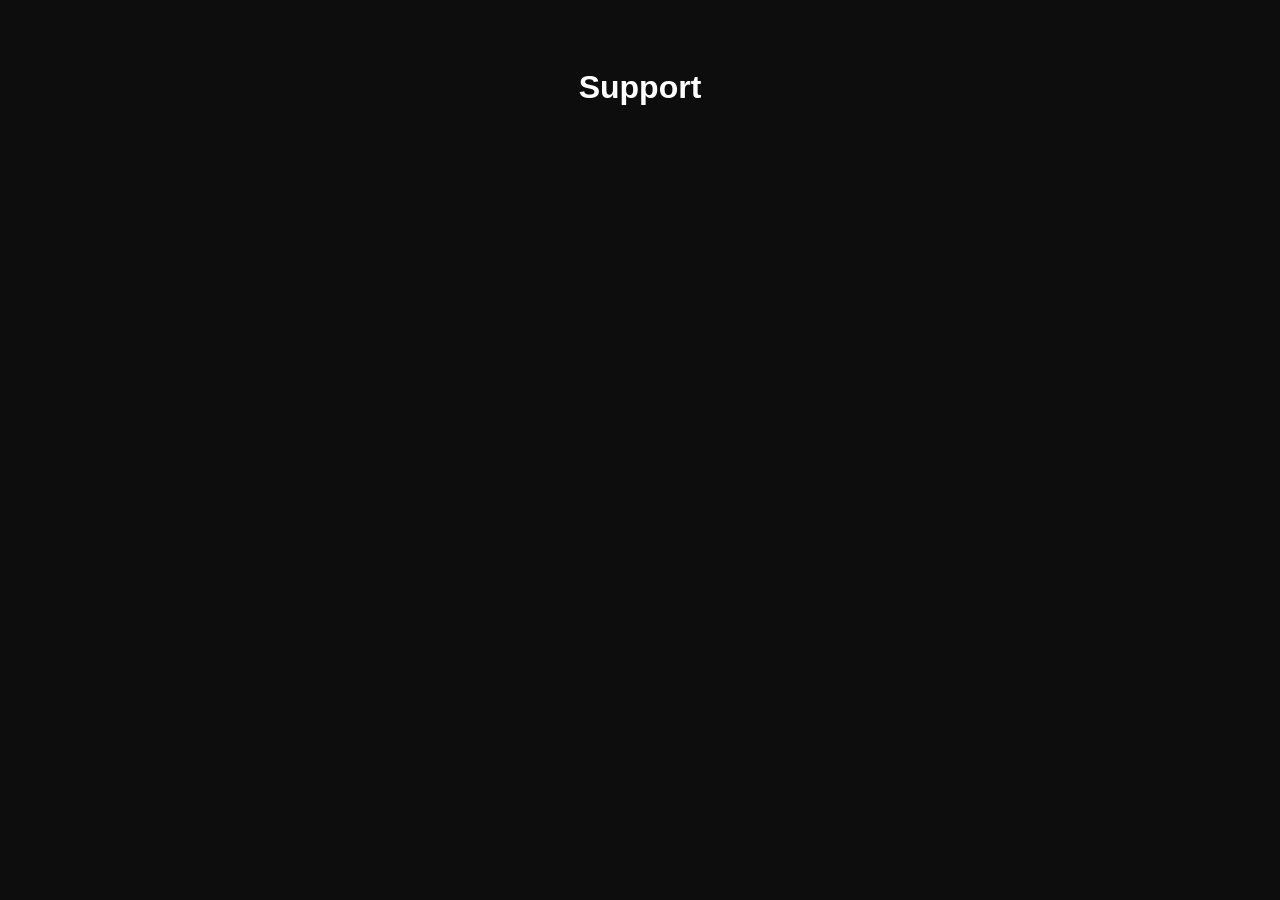
==== commit a634752d: "Add files via upload" ====
--- a/support/index.html
+++ b/support/index.html
@@ -1,107 +1,13 @@
 <!DOCTYPE html>
 <html lang="en">
 <head>
-  <meta charset="UTF-8" />
-  <meta name="viewport" content="width=device-width, initial-scale=1.0" />
-  <title>Checklist App Support | Appnything</title>
-  <meta
-    name="description"
-    content="Official support page for Checklist App by Appnything."
-  />
-  <link rel="icon" href="/favicon.ico" sizes="any" />
-  <link rel="stylesheet" href="../assets/styles.css" />
+<meta charset="UTF-8">
+<meta name="viewport" content="width=device-width, initial-scale=1.0">
+<title>Appnything</title>
+<link rel="icon" type="image/png" href="/assets/favicon.png">
+<link rel="stylesheet" href="/assets/styles.css">
 </head>
 <body>
-  <div class="site-shell">
-    <header class="hero hero-subpage">
-      <div class="hero-inner narrow">
-        <a href="/" class="back-link">← Back to home</a>
-        <img
-          src="../assets/checklist-logo.png"
-          alt="Checklist App icon"
-          class="app-icon"
-          style="margin: 0 auto 18px; width: 72px; height: 72px; border-radius: 20px;"
-        />
-        <p class="eyebrow">Checklist App</p>
-        <h1>Support</h1>
-        <p class="hero-copy">
-          Need help with Checklist App? We’re here for bug reports, account questions,
-          feature feedback, and privacy-related requests.
-        </p>
-      </div>
-    </header>
-
-    <main class="content content-tight">
-      <section class="section narrow">
-        <article class="info-card stack-gap">
-          <div>
-            <p class="section-label">Contact</p>
-            <h2 style="margin: 0 0 12px;">Email support</h2>
-            <p class="body-copy">
-              Contact us at
-              <a href="mailto:support@appnything.com">support@appnything.com</a>.
-            </p>
-            <p class="body-copy" style="margin-top: 12px;">
-              To help us resolve your issue faster, include your device type, operating system version,
-              app version, and a short description of what happened.
-            </p>
-          </div>
-
-          <div class="grid-two">
-            <div class="mini-card">
-              <h3>Typical response time</h3>
-              <p>We aim to respond within 2 business days.</p>
-            </div>
-            <div class="mini-card">
-              <h3>What we can help with</h3>
-              <p>Login issues, sync issues, subscription questions, bugs, and general app feedback.</p>
-            </div>
-          </div>
-
-          <div>
-            <h2 style="margin: 0 0 12px;">Common support topics</h2>
-            <div class="grid-two">
-              <div class="mini-card">
-                <h3>App issues</h3>
-                <p>If the app is crashing, not saving correctly, or behaving unexpectedly, send us the steps that led to the issue.</p>
-              </div>
-              <div class="mini-card">
-                <h3>Account and access</h3>
-                <p>If you are having trouble signing in or accessing your data, contact support and include the email address connected to your account, if applicable.</p>
-              </div>
-              <div class="mini-card">
-                <h3>Subscriptions and purchases</h3>
-                <p>For billing questions, include the platform used for purchase and any relevant receipt or order details.</p>
-              </div>
-              <div class="mini-card">
-                <h3>Feature requests</h3>
-                <p>We welcome ideas that can improve Checklist App. Feel free to share feedback or suggestions through email.</p>
-              </div>
-            </div>
-          </div>
-
-          <div>
-            <h2 style="margin: 0 0 12px;">Privacy and data requests</h2>
-            <p class="body-copy">
-              If you have questions about privacy, want to request deletion of data associated with your use
-              of Checklist App, or need help understanding how your information is handled, email
-              <a href="mailto:support@appnything.com">support@appnything.com</a> with the subject line
-              <strong>Privacy Request</strong>.
-            </p>
-          </div>
-        </article>
-      </section>
-    </main>
-
-    <footer class="footer">
-      <div class="footer-inner narrow">
-        <p>© 2026 Appnything</p>
-        <nav class="footer-nav">
-          <a href="/">Home</a>
-          <a href="/checklist-app/privacy/">Checklist Privacy</a>
-        </nav>
-      </div>
-    </footer>
-  </div>
+<h1>Support</h1>
 </body>
 </html>
--- a/assets/styles.css
+++ b/assets/styles.css
@@ -1,251 +1 @@
-:root {
-  --bg: #060606;
-  --bg-soft: #101010;
-  --bg-soft-2: #141414;
-  --card: rgba(255, 255, 255, 0.045);
-  --card-strong: rgba(255, 255, 255, 0.065);
-  --card-hover: rgba(255, 255, 255, 0.075);
-  --text: #f7f7f7;
-  --muted: #a1a1aa;
-  --border: rgba(255, 255, 255, 0.08);
-  --border-strong: rgba(255, 255, 255, 0.16);
-  --shadow: 0 24px 70px rgba(0, 0, 0, 0.42);
-}
-
-* { box-sizing: border-box; }
-html { scroll-behavior: smooth; }
-body {
-  margin: 0;
-  font-family: Inter, ui-sans-serif, system-ui, -apple-system, BlinkMacSystemFont, "Segoe UI", sans-serif;
-  color: var(--text);
-  background:
-    radial-gradient(circle at top center, rgba(255,255,255,0.09), transparent 28%),
-    linear-gradient(180deg, #161616 0%, #0a0a0a 42%, #050505 100%);
-}
-img { max-width: 100%; }
-a {
-  color: var(--text);
-  text-decoration: none;
-  transition: opacity 0.18s ease, color 0.18s ease, border-color 0.18s ease, background 0.18s ease, transform 0.18s ease;
-}
-a:hover { opacity: 0.9; }
-.site-shell { min-height: 100vh; }
-.hero { padding: 72px 20px 26px; }
-.hero-home { padding-bottom: 34px; }
-.hero-subpage { padding-bottom: 18px; }
-.hero-inner {
-  max-width: 1040px;
-  margin: 0 auto;
-  text-align: center;
-}
-.hero-inner-left { text-align: left; }
-.narrow { max-width: 860px; }
-.brand-logo {
-  display: block;
-  width: min(220px, 58vw);
-  height: auto;
-  margin: 0 auto 20px;
-}
-.eyebrow,
-.section-label,
-.back-link {
-  color: var(--muted);
-  letter-spacing: 0.18em;
-  text-transform: uppercase;
-  font-size: 12px;
-}
-.eyebrow { margin: 0 0 12px; }
-.back-link {
-  display: inline-block;
-  margin-bottom: 20px;
-}
-.back-link:hover { color: var(--text); opacity: 1; }
-.hero h1 {
-  margin: 0;
-  font-size: clamp(2.3rem, 5vw, 4.5rem);
-  line-height: 1.02;
-  letter-spacing: -0.045em;
-}
-.hero-copy {
-  max-width: 720px;
-  margin: 18px auto 0;
-  color: var(--muted);
-  font-size: clamp(1rem, 2vw, 1.12rem);
-  line-height: 1.72;
-}
-.hero-inner-left .hero-copy,
-.hero-inner-left .eyebrow { margin-left: 0; }
-.content { padding: 10px 20px 84px; }
-.content-tight { padding-top: 0; }
-.section {
-  max-width: 1080px;
-  margin: 0 auto;
-}
-.section-heading { margin-bottom: 24px; }
-.section-label { margin: 0 0 8px; }
-.section-heading h2 {
-  margin: 0;
-  font-size: clamp(1.65rem, 3vw, 2.35rem);
-  letter-spacing: -0.03em;
-}
-.apps-grid {
-  display: grid;
-  grid-template-columns: repeat(2, minmax(0, 1fr));
-  gap: 20px;
-}
-.app-card,
-.info-card,
-.mini-card {
-  border: 1px solid var(--border);
-  background: linear-gradient(180deg, rgba(255,255,255,0.05), rgba(255,255,255,0.03));
-  box-shadow: var(--shadow);
-}
-.app-card {
-  display: flex;
-  flex-direction: column;
-  justify-content: space-between;
-  min-height: 242px;
-  padding: 24px;
-  border-radius: 28px;
-  backdrop-filter: blur(10px);
-}
-.app-card:hover {
-  transform: translateY(-4px);
-  border-color: var(--border-strong);
-  background: var(--card-hover);
-}
-.app-card-top {
-  display: flex;
-  align-items: flex-start;
-  gap: 16px;
-}
-.app-icon {
-  width: 64px;
-  height: 64px;
-  flex: 0 0 64px;
-  object-fit: cover;
-  display: block;
-  border-radius: 18px;
-  overflow: hidden;
-  box-shadow: 0 14px 28px rgba(0,0,0,0.34);
-}
-.app-meta h3 {
-  margin: 3px 0 8px;
-  font-size: 1.28rem;
-  letter-spacing: -0.02em;
-}
-.app-meta p,
-.body-copy,
-.info-card p,
-.mini-card p {
-  margin: 0;
-  color: var(--muted);
-  line-height: 1.7;
-  font-size: 0.98rem;
-}
-.app-links {
-  display: flex;
-  flex-wrap: wrap;
-  gap: 12px;
-  margin-top: 28px;
-}
-.app-links a,
-.coming-soon-badge {
-  display: inline-flex;
-  align-items: center;
-  justify-content: center;
-  min-height: 42px;
-  padding: 0 16px;
-  border-radius: 999px;
-  border: 1px solid var(--border);
-  background: rgba(255,255,255,0.04);
-  font-size: 0.95rem;
-}
-.app-links a:hover {
-  opacity: 1;
-  transform: translateY(-1px);
-  border-color: var(--border-strong);
-  background: rgba(255,255,255,0.07);
-}
-.coming-soon-icon {
-  width: 64px;
-  height: 64px;
-  flex: 0 0 64px;
-  display: grid;
-  place-items: center;
-  border-radius: 18px;
-  border: 1px solid var(--border);
-  background: rgba(255,255,255,0.035);
-  color: var(--muted);
-  font-size: 2rem;
-}
-.coming-soon-badge {
-  align-self: flex-start;
-  margin-top: 28px;
-  color: var(--muted);
-}
-.info-card {
-  border-radius: 28px;
-  padding: 28px;
-}
-.stack-gap > * + * { margin-top: 24px; }
-.grid-two {
-  display: grid;
-  grid-template-columns: repeat(2, minmax(0, 1fr));
-  gap: 16px;
-}
-.mini-card {
-  border-radius: 22px;
-  padding: 20px;
-}
-.mini-card h3 {
-  margin: 0 0 8px;
-  font-size: 1.02rem;
-  letter-spacing: -0.02em;
-}
-.legal-card h2 {
-  margin: 28px 0 10px;
-  font-size: 1.1rem;
-  letter-spacing: -0.02em;
-}
-.legal-card p + p { margin-top: 14px; }
-.footer { padding: 0 20px 36px; }
-.footer-inner {
-  max-width: 1080px;
-  margin: 0 auto;
-  padding-top: 24px;
-  border-top: 1px solid var(--border);
-  display: flex;
-  align-items: center;
-  justify-content: space-between;
-  gap: 16px;
-}
-.footer-inner p {
-  margin: 0;
-  color: var(--muted);
-  font-size: 0.95rem;
-}
-.footer-nav {
-  display: flex;
-  flex-wrap: wrap;
-  gap: 16px;
-}
-.footer-nav a {
-  color: var(--muted);
-  font-size: 0.95rem;
-}
-.footer-nav a:hover { color: var(--text); opacity: 1; }
-
-@media (max-width: 820px) {
-  .apps-grid,
-  .grid-two { grid-template-columns: 1fr; }
-  .app-card { min-height: unset; }
-}
-
-@media (max-width: 560px) {
-  .hero { padding-top: 56px; }
-  .brand-logo { width: min(180px, 56vw); margin-bottom: 16px; }
-  .app-card,
-  .info-card { padding: 20px; border-radius: 22px; }
-  .footer-inner { flex-direction: column; align-items: flex-start; }
-}
+body{background:#0d0d0d;color:white;font-family:sans-serif;text-align:center;padding:40px;}
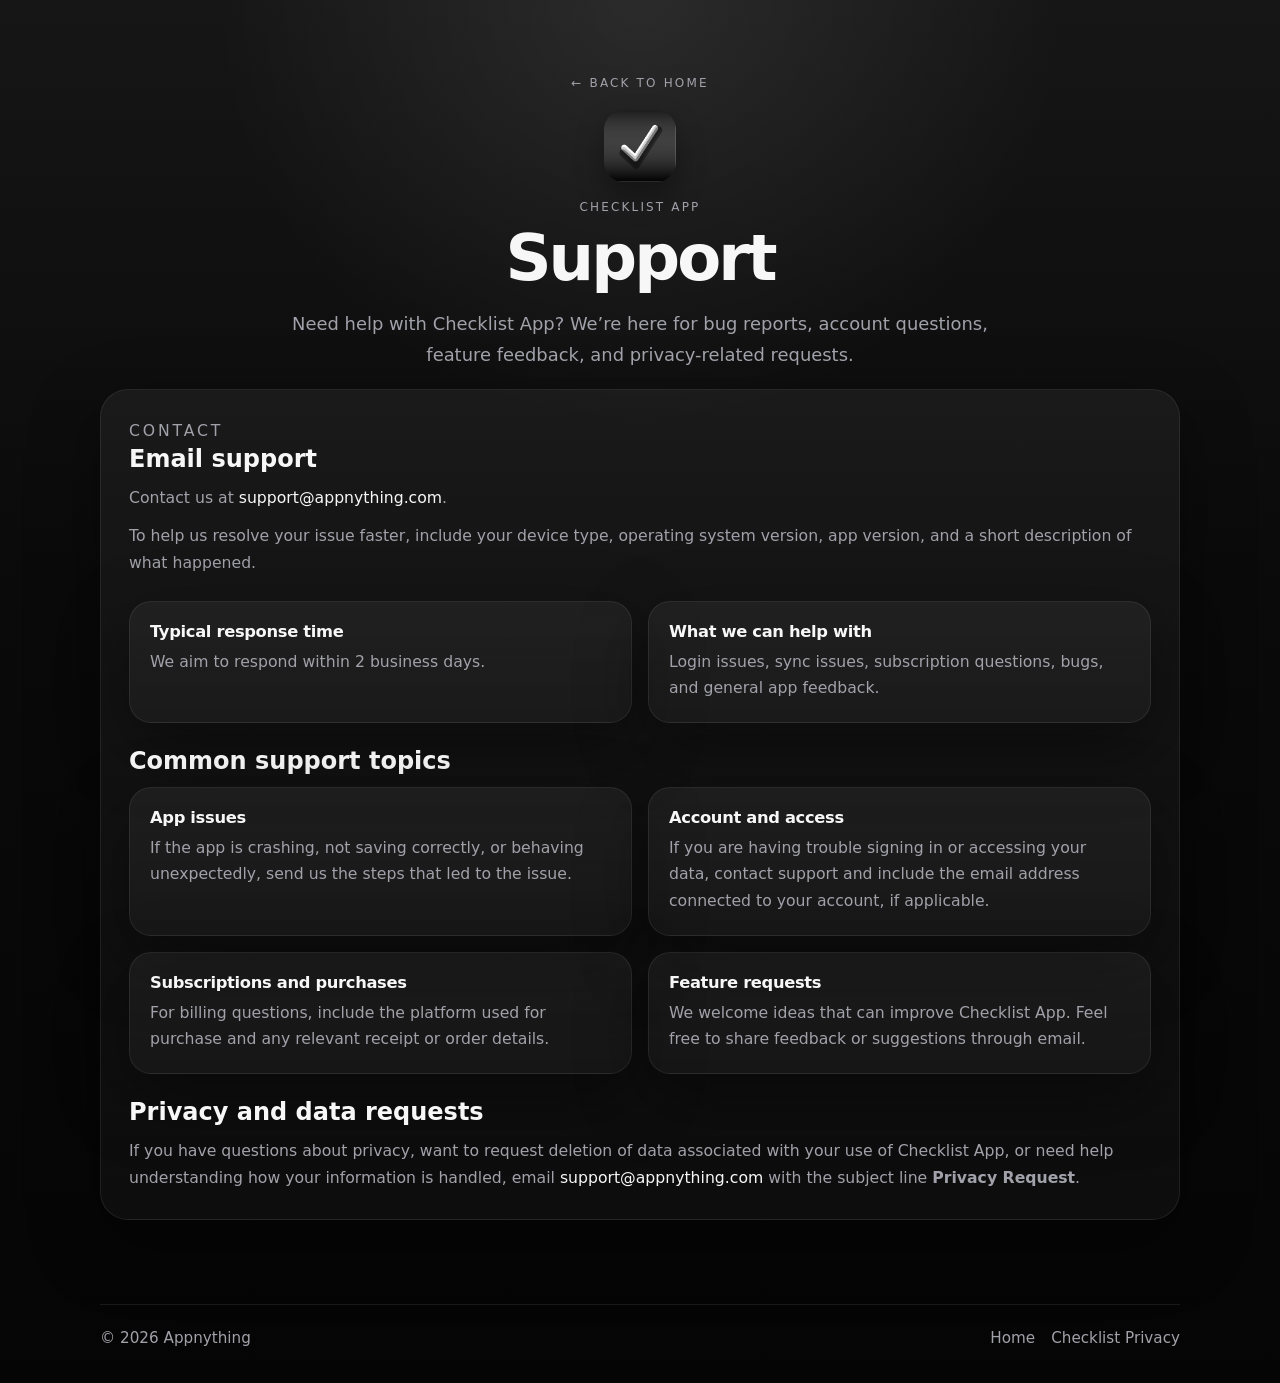
==== commit 1cc43e66: "Add files via upload" ====
--- a/support/index.html
+++ b/support/index.html
@@ -1,13 +1,107 @@
 <!DOCTYPE html>
 <html lang="en">
 <head>
-<meta charset="UTF-8">
-<meta name="viewport" content="width=device-width, initial-scale=1.0">
-<title>Appnything</title>
-<link rel="icon" type="image/png" href="/assets/favicon.png">
-<link rel="stylesheet" href="/assets/styles.css">
+  <meta charset="UTF-8" />
+  <meta name="viewport" content="width=device-width, initial-scale=1.0" />
+  <title>Checklist App Support | Appnything</title>
+  <meta
+    name="description"
+    content="Official support page for Checklist App by Appnything."
+  />
+  <link rel="icon" href="/favicon.ico" sizes="any" />
+  <link rel="stylesheet" href="../assets/styles.css" />
 </head>
 <body>
-<h1>Support</h1>
+  <div class="site-shell">
+    <header class="hero hero-subpage">
+      <div class="hero-inner narrow">
+        <a href="/" class="back-link">← Back to home</a>
+        <img
+          src="../assets/checklist-logo.png"
+          alt="Checklist App icon"
+          class="app-icon"
+          style="margin: 0 auto 18px; width: 72px; height: 72px; border-radius: 20px;"
+        />
+        <p class="eyebrow">Checklist App</p>
+        <h1>Support</h1>
+        <p class="hero-copy">
+          Need help with Checklist App? We’re here for bug reports, account questions,
+          feature feedback, and privacy-related requests.
+        </p>
+      </div>
+    </header>
+
+    <main class="content content-tight">
+      <section class="section narrow">
+        <article class="info-card stack-gap">
+          <div>
+            <p class="section-label">Contact</p>
+            <h2 style="margin: 0 0 12px;">Email support</h2>
+            <p class="body-copy">
+              Contact us at
+              <a href="mailto:support@appnything.com">support@appnything.com</a>.
+            </p>
+            <p class="body-copy" style="margin-top: 12px;">
+              To help us resolve your issue faster, include your device type, operating system version,
+              app version, and a short description of what happened.
+            </p>
+          </div>
+
+          <div class="grid-two">
+            <div class="mini-card">
+              <h3>Typical response time</h3>
+              <p>We aim to respond within 2 business days.</p>
+            </div>
+            <div class="mini-card">
+              <h3>What we can help with</h3>
+              <p>Login issues, sync issues, subscription questions, bugs, and general app feedback.</p>
+            </div>
+          </div>
+
+          <div>
+            <h2 style="margin: 0 0 12px;">Common support topics</h2>
+            <div class="grid-two">
+              <div class="mini-card">
+                <h3>App issues</h3>
+                <p>If the app is crashing, not saving correctly, or behaving unexpectedly, send us the steps that led to the issue.</p>
+              </div>
+              <div class="mini-card">
+                <h3>Account and access</h3>
+                <p>If you are having trouble signing in or accessing your data, contact support and include the email address connected to your account, if applicable.</p>
+              </div>
+              <div class="mini-card">
+                <h3>Subscriptions and purchases</h3>
+                <p>For billing questions, include the platform used for purchase and any relevant receipt or order details.</p>
+              </div>
+              <div class="mini-card">
+                <h3>Feature requests</h3>
+                <p>We welcome ideas that can improve Checklist App. Feel free to share feedback or suggestions through email.</p>
+              </div>
+            </div>
+          </div>
+
+          <div>
+            <h2 style="margin: 0 0 12px;">Privacy and data requests</h2>
+            <p class="body-copy">
+              If you have questions about privacy, want to request deletion of data associated with your use
+              of Checklist App, or need help understanding how your information is handled, email
+              <a href="mailto:support@appnything.com">support@appnything.com</a> with the subject line
+              <strong>Privacy Request</strong>.
+            </p>
+          </div>
+        </article>
+      </section>
+    </main>
+
+    <footer class="footer">
+      <div class="footer-inner narrow">
+        <p>© 2026 Appnything</p>
+        <nav class="footer-nav">
+          <a href="/">Home</a>
+          <a href="/checklist-app/privacy/">Checklist Privacy</a>
+        </nav>
+      </div>
+    </footer>
+  </div>
 </body>
 </html>
--- a/assets/styles.css
+++ b/assets/styles.css
@@ -1 +1,251 @@
-body{background:#0d0d0d;color:white;font-family:sans-serif;text-align:center;padding:40px;}+:root {
+  --bg: #060606;
+  --bg-soft: #101010;
+  --bg-soft-2: #141414;
+  --card: rgba(255, 255, 255, 0.045);
+  --card-strong: rgba(255, 255, 255, 0.065);
+  --card-hover: rgba(255, 255, 255, 0.075);
+  --text: #f7f7f7;
+  --muted: #a1a1aa;
+  --border: rgba(255, 255, 255, 0.08);
+  --border-strong: rgba(255, 255, 255, 0.16);
+  --shadow: 0 24px 70px rgba(0, 0, 0, 0.42);
+}
+
+* { box-sizing: border-box; }
+html { scroll-behavior: smooth; }
+body {
+  margin: 0;
+  font-family: Inter, ui-sans-serif, system-ui, -apple-system, BlinkMacSystemFont, "Segoe UI", sans-serif;
+  color: var(--text);
+  background:
+    radial-gradient(circle at top center, rgba(255,255,255,0.09), transparent 28%),
+    linear-gradient(180deg, #161616 0%, #0a0a0a 42%, #050505 100%);
+}
+img { max-width: 100%; }
+a {
+  color: var(--text);
+  text-decoration: none;
+  transition: opacity 0.18s ease, color 0.18s ease, border-color 0.18s ease, background 0.18s ease, transform 0.18s ease;
+}
+a:hover { opacity: 0.9; }
+.site-shell { min-height: 100vh; }
+.hero { padding: 72px 20px 26px; }
+.hero-home { padding-bottom: 34px; }
+.hero-subpage { padding-bottom: 18px; }
+.hero-inner {
+  max-width: 1040px;
+  margin: 0 auto;
+  text-align: center;
+}
+.hero-inner-left { text-align: left; }
+.narrow { max-width: 860px; }
+.brand-logo {
+  display: block;
+  width: min(220px, 58vw);
+  height: auto;
+  margin: 0 auto 20px;
+}
+.eyebrow,
+.section-label,
+.back-link {
+  color: var(--muted);
+  letter-spacing: 0.18em;
+  text-transform: uppercase;
+  font-size: 12px;
+}
+.eyebrow { margin: 0 0 12px; }
+.back-link {
+  display: inline-block;
+  margin-bottom: 20px;
+}
+.back-link:hover { color: var(--text); opacity: 1; }
+.hero h1 {
+  margin: 0;
+  font-size: clamp(2.3rem, 5vw, 4.5rem);
+  line-height: 1.02;
+  letter-spacing: -0.045em;
+}
+.hero-copy {
+  max-width: 720px;
+  margin: 18px auto 0;
+  color: var(--muted);
+  font-size: clamp(1rem, 2vw, 1.12rem);
+  line-height: 1.72;
+}
+.hero-inner-left .hero-copy,
+.hero-inner-left .eyebrow { margin-left: 0; }
+.content { padding: 10px 20px 84px; }
+.content-tight { padding-top: 0; }
+.section {
+  max-width: 1080px;
+  margin: 0 auto;
+}
+.section-heading { margin-bottom: 24px; }
+.section-label { margin: 0 0 8px; }
+.section-heading h2 {
+  margin: 0;
+  font-size: clamp(1.65rem, 3vw, 2.35rem);
+  letter-spacing: -0.03em;
+}
+.apps-grid {
+  display: grid;
+  grid-template-columns: repeat(2, minmax(0, 1fr));
+  gap: 20px;
+}
+.app-card,
+.info-card,
+.mini-card {
+  border: 1px solid var(--border);
+  background: linear-gradient(180deg, rgba(255,255,255,0.05), rgba(255,255,255,0.03));
+  box-shadow: var(--shadow);
+}
+.app-card {
+  display: flex;
+  flex-direction: column;
+  justify-content: space-between;
+  min-height: 242px;
+  padding: 24px;
+  border-radius: 28px;
+  backdrop-filter: blur(10px);
+}
+.app-card:hover {
+  transform: translateY(-4px);
+  border-color: var(--border-strong);
+  background: var(--card-hover);
+}
+.app-card-top {
+  display: flex;
+  align-items: flex-start;
+  gap: 16px;
+}
+.app-icon {
+  width: 64px;
+  height: 64px;
+  flex: 0 0 64px;
+  object-fit: cover;
+  display: block;
+  border-radius: 18px;
+  overflow: hidden;
+  box-shadow: 0 14px 28px rgba(0,0,0,0.34);
+}
+.app-meta h3 {
+  margin: 3px 0 8px;
+  font-size: 1.28rem;
+  letter-spacing: -0.02em;
+}
+.app-meta p,
+.body-copy,
+.info-card p,
+.mini-card p {
+  margin: 0;
+  color: var(--muted);
+  line-height: 1.7;
+  font-size: 0.98rem;
+}
+.app-links {
+  display: flex;
+  flex-wrap: wrap;
+  gap: 12px;
+  margin-top: 28px;
+}
+.app-links a,
+.coming-soon-badge {
+  display: inline-flex;
+  align-items: center;
+  justify-content: center;
+  min-height: 42px;
+  padding: 0 16px;
+  border-radius: 999px;
+  border: 1px solid var(--border);
+  background: rgba(255,255,255,0.04);
+  font-size: 0.95rem;
+}
+.app-links a:hover {
+  opacity: 1;
+  transform: translateY(-1px);
+  border-color: var(--border-strong);
+  background: rgba(255,255,255,0.07);
+}
+.coming-soon-icon {
+  width: 64px;
+  height: 64px;
+  flex: 0 0 64px;
+  display: grid;
+  place-items: center;
+  border-radius: 18px;
+  border: 1px solid var(--border);
+  background: rgba(255,255,255,0.035);
+  color: var(--muted);
+  font-size: 2rem;
+}
+.coming-soon-badge {
+  align-self: flex-start;
+  margin-top: 28px;
+  color: var(--muted);
+}
+.info-card {
+  border-radius: 28px;
+  padding: 28px;
+}
+.stack-gap > * + * { margin-top: 24px; }
+.grid-two {
+  display: grid;
+  grid-template-columns: repeat(2, minmax(0, 1fr));
+  gap: 16px;
+}
+.mini-card {
+  border-radius: 22px;
+  padding: 20px;
+}
+.mini-card h3 {
+  margin: 0 0 8px;
+  font-size: 1.02rem;
+  letter-spacing: -0.02em;
+}
+.legal-card h2 {
+  margin: 28px 0 10px;
+  font-size: 1.1rem;
+  letter-spacing: -0.02em;
+}
+.legal-card p + p { margin-top: 14px; }
+.footer { padding: 0 20px 36px; }
+.footer-inner {
+  max-width: 1080px;
+  margin: 0 auto;
+  padding-top: 24px;
+  border-top: 1px solid var(--border);
+  display: flex;
+  align-items: center;
+  justify-content: space-between;
+  gap: 16px;
+}
+.footer-inner p {
+  margin: 0;
+  color: var(--muted);
+  font-size: 0.95rem;
+}
+.footer-nav {
+  display: flex;
+  flex-wrap: wrap;
+  gap: 16px;
+}
+.footer-nav a {
+  color: var(--muted);
+  font-size: 0.95rem;
+}
+.footer-nav a:hover { color: var(--text); opacity: 1; }
+
+@media (max-width: 820px) {
+  .apps-grid,
+  .grid-two { grid-template-columns: 1fr; }
+  .app-card { min-height: unset; }
+}
+
+@media (max-width: 560px) {
+  .hero { padding-top: 56px; }
+  .brand-logo { width: min(180px, 56vw); margin-bottom: 16px; }
+  .app-card,
+  .info-card { padding: 20px; border-radius: 22px; }
+  .footer-inner { flex-direction: column; align-items: flex-start; }
+}
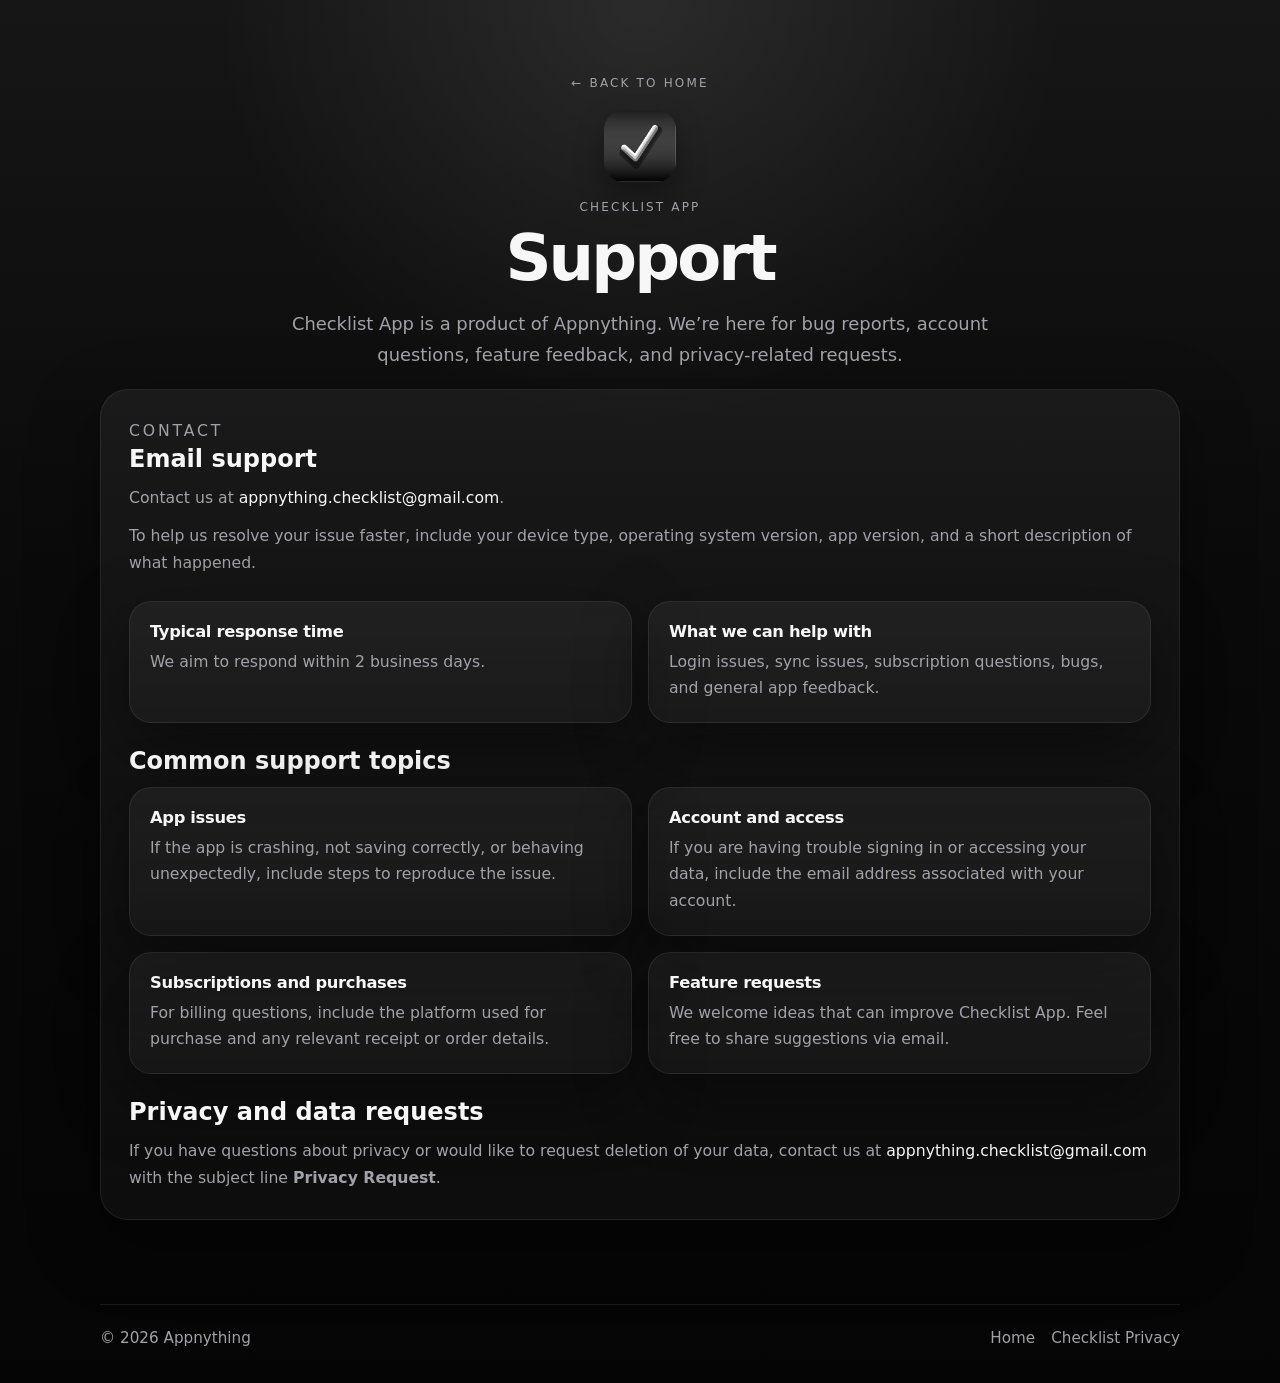
==== commit 5ec26660: "Update index.html" ====
--- a/support/index.html
+++ b/support/index.html
@@ -25,8 +25,8 @@
         <p class="eyebrow">Checklist App</p>
         <h1>Support</h1>
         <p class="hero-copy">
-          Need help with Checklist App? We’re here for bug reports, account questions,
-          feature feedback, and privacy-related requests.
+          Checklist App is a product of Appnything. We’re here for bug reports,
+          account questions, feature feedback, and privacy-related requests.
         </p>
       </div>
     </header>
@@ -34,16 +34,17 @@
     <main class="content content-tight">
       <section class="section narrow">
         <article class="info-card stack-gap">
+
           <div>
             <p class="section-label">Contact</p>
             <h2 style="margin: 0 0 12px;">Email support</h2>
             <p class="body-copy">
               Contact us at
-              <a href="mailto:support@appnything.com">support@appnything.com</a>.
+              <a href="mailto:appnything.checklist@gmail.com">appnything.checklist@gmail.com</a>.
             </p>
             <p class="body-copy" style="margin-top: 12px;">
-              To help us resolve your issue faster, include your device type, operating system version,
-              app version, and a short description of what happened.
+              To help us resolve your issue faster, include your device type,
+              operating system version, app version, and a short description of what happened.
             </p>
           </div>
 
@@ -63,11 +64,11 @@
             <div class="grid-two">
               <div class="mini-card">
                 <h3>App issues</h3>
-                <p>If the app is crashing, not saving correctly, or behaving unexpectedly, send us the steps that led to the issue.</p>
+                <p>If the app is crashing, not saving correctly, or behaving unexpectedly, include steps to reproduce the issue.</p>
               </div>
               <div class="mini-card">
                 <h3>Account and access</h3>
-                <p>If you are having trouble signing in or accessing your data, contact support and include the email address connected to your account, if applicable.</p>
+                <p>If you are having trouble signing in or accessing your data, include the email address associated with your account.</p>
               </div>
               <div class="mini-card">
                 <h3>Subscriptions and purchases</h3>
@@ -75,7 +76,7 @@
               </div>
               <div class="mini-card">
                 <h3>Feature requests</h3>
-                <p>We welcome ideas that can improve Checklist App. Feel free to share feedback or suggestions through email.</p>
+                <p>We welcome ideas that can improve Checklist App. Feel free to share suggestions via email.</p>
               </div>
             </div>
           </div>
@@ -83,12 +84,13 @@
           <div>
             <h2 style="margin: 0 0 12px;">Privacy and data requests</h2>
             <p class="body-copy">
-              If you have questions about privacy, want to request deletion of data associated with your use
-              of Checklist App, or need help understanding how your information is handled, email
-              <a href="mailto:support@appnything.com">support@appnything.com</a> with the subject line
-              <strong>Privacy Request</strong>.
+              If you have questions about privacy or would like to request deletion of your data,
+              contact us at
+              <a href="mailto:appnything.checklist@gmail.com">appnything.checklist@gmail.com</a>
+              with the subject line <strong>Privacy Request</strong>.
             </p>
           </div>
+
         </article>
       </section>
     </main>
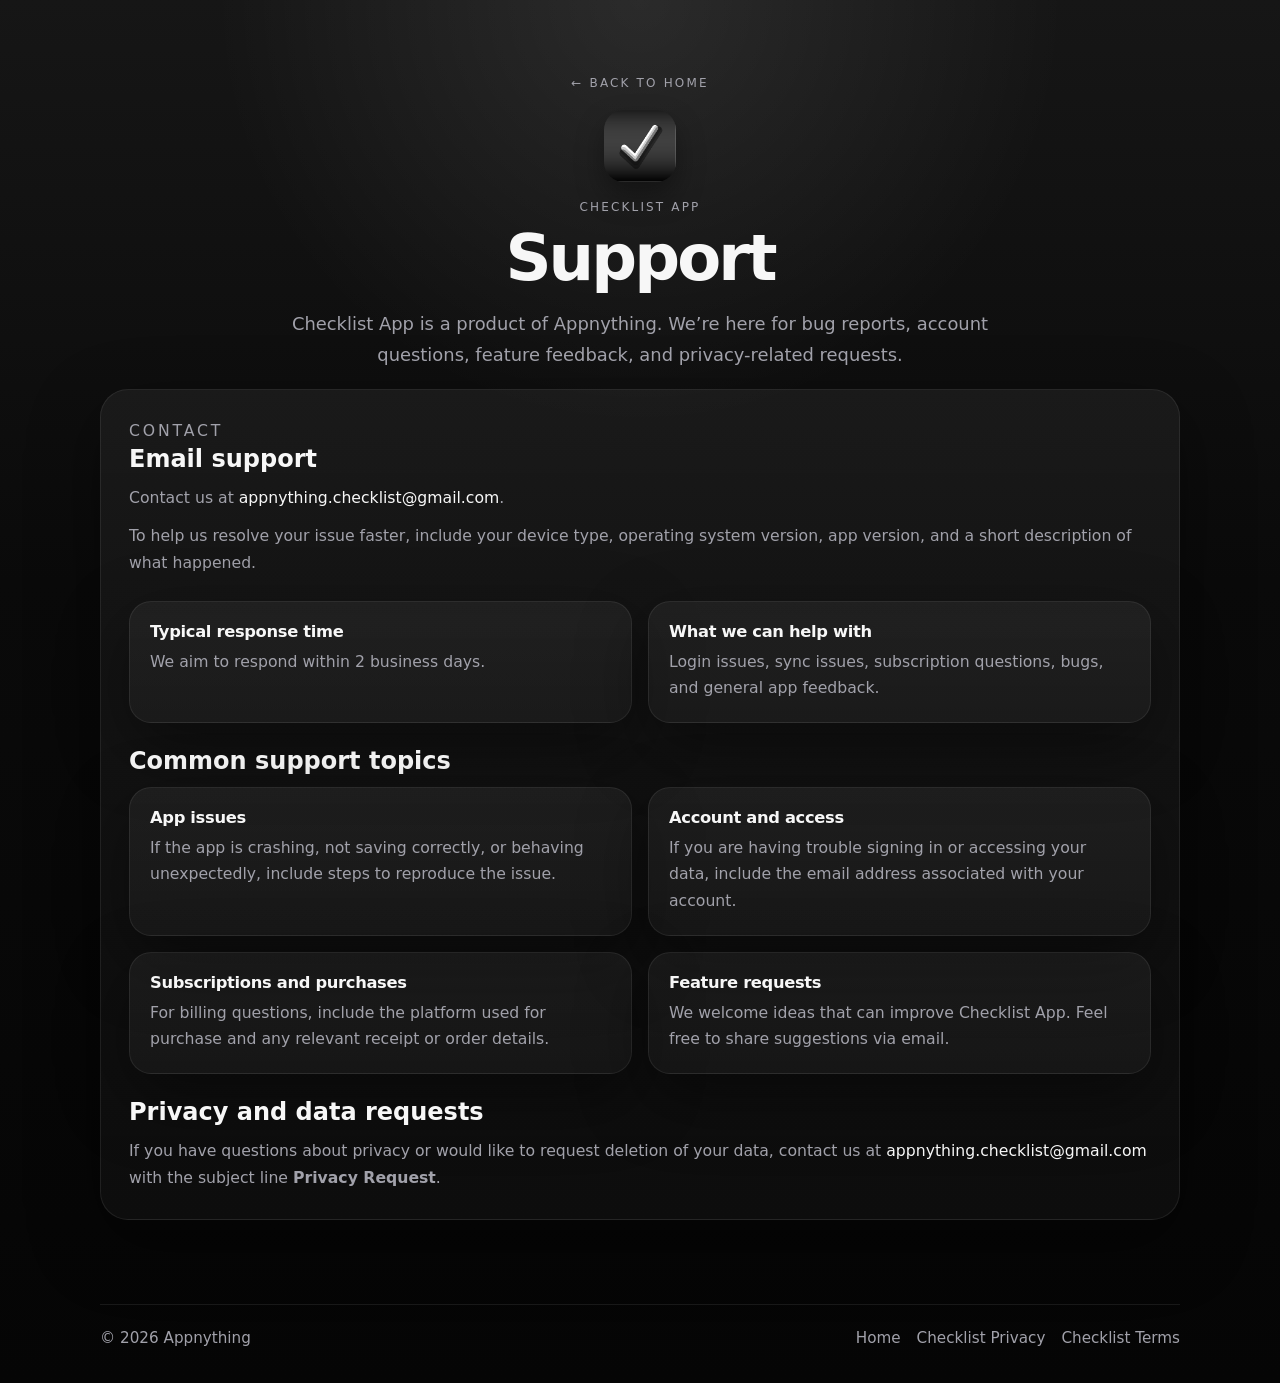
==== commit e0019781: "Add files via upload" ====
--- a/support/index.html
+++ b/support/index.html
@@ -101,6 +101,7 @@
         <nav class="footer-nav">
           <a href="/">Home</a>
           <a href="/checklist-app/privacy/">Checklist Privacy</a>
+          <a href="/checklist-app/terms/">Checklist Terms</a>
         </nav>
       </div>
     </footer>
